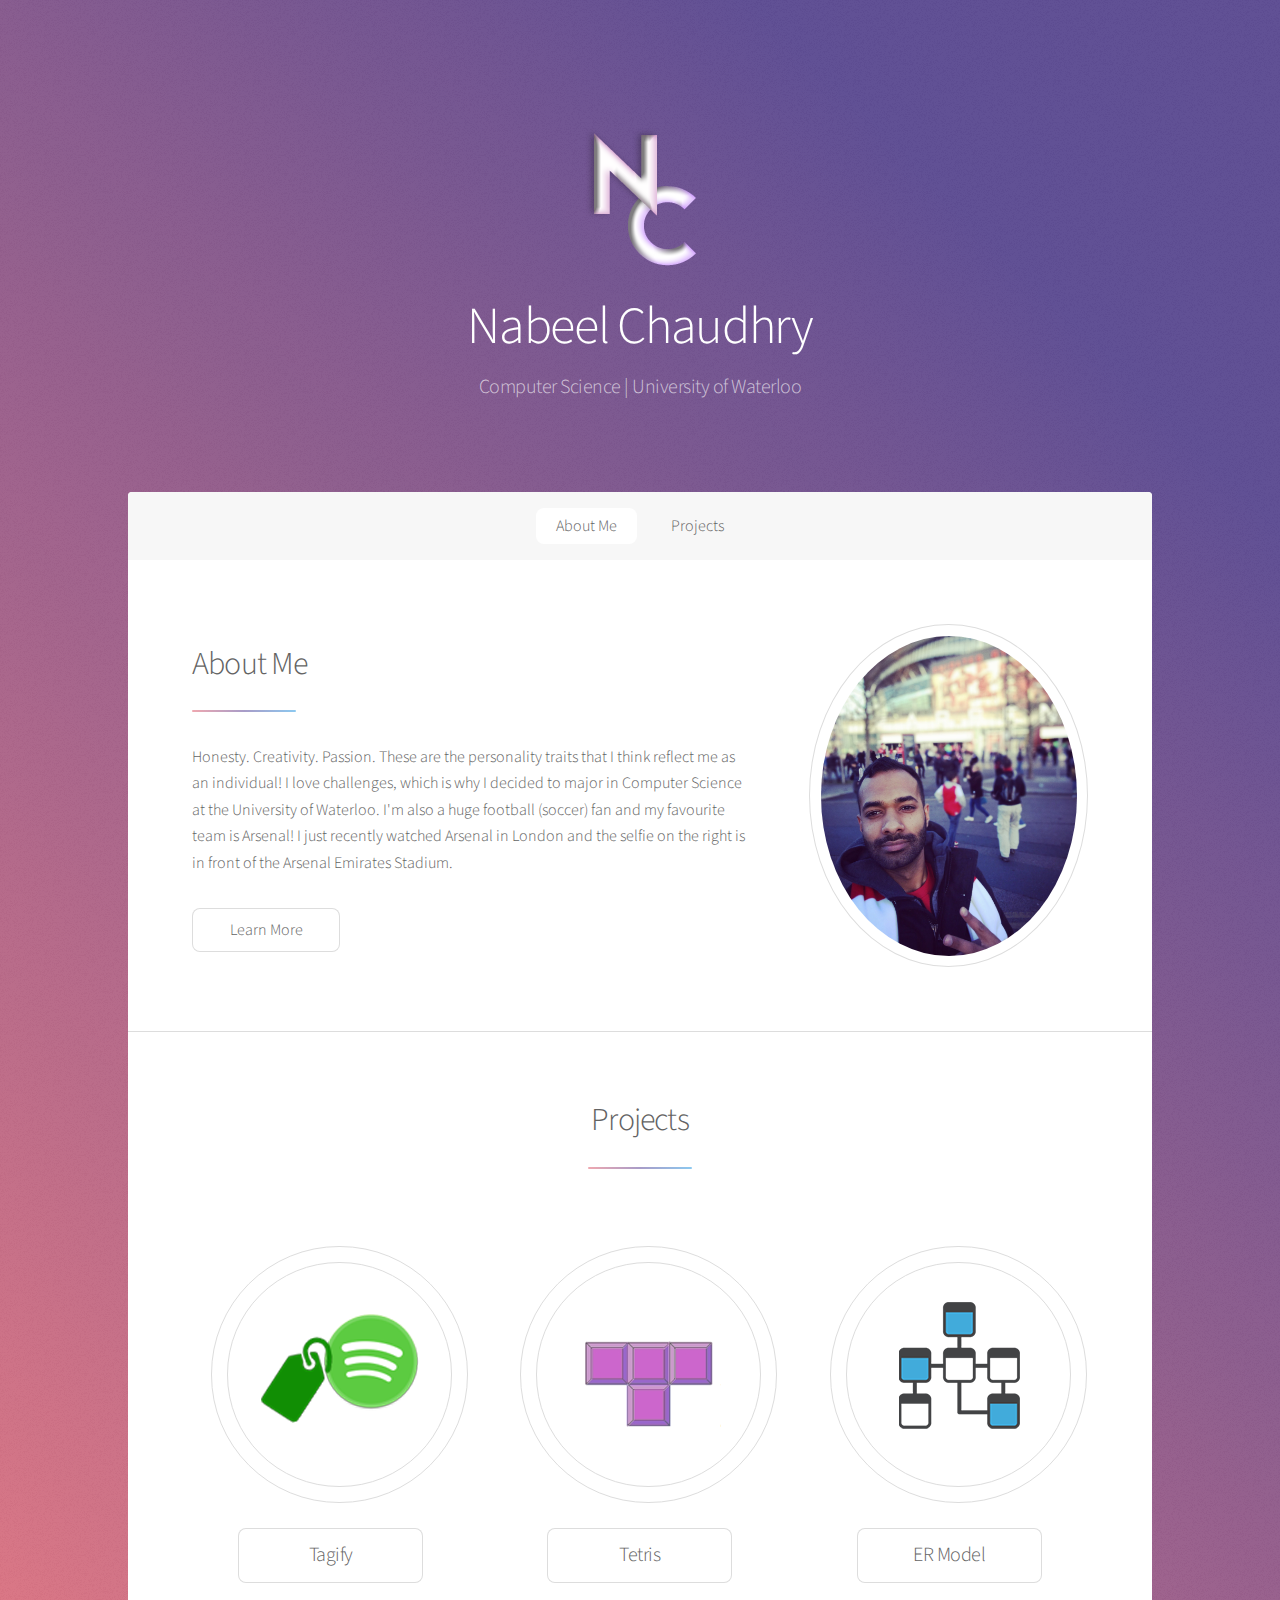
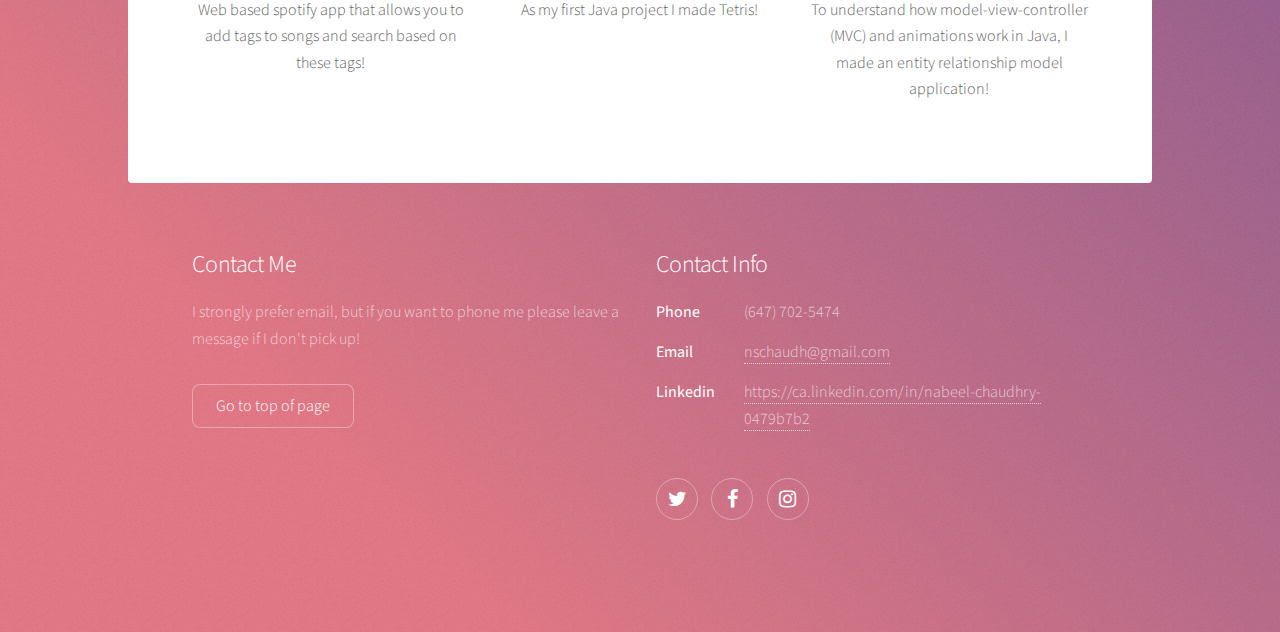
==== index.html @ d84fa0ab "changed hover effects for index.html" ====
<!DOCTYPE HTML>
<!--
	Stellar by HTML5 UP
	html5up.net | @ajlkn
	Free for personal and commercial use under the CCA 3.0 license (html5up.net/license)
-->
<html>
	<head>
		<title>Nabeel Chaudhry</title>
		<meta charset="utf-8" />
		<meta name="viewport" content="width=device-width, initial-scale=1" />
		<!--[if lte IE 8]><script src="assets/js/ie/html5shiv.js"></script><![endif]-->
		<link rel="stylesheet" href="assets/css/main.css" />
		<!--[if lte IE 9]><link rel="stylesheet" href="assets/css/ie9.css" /><![endif]-->
		<!--[if lte IE 8]><link rel="stylesheet" href="assets/css/ie8.css" /><![endif]-->
	</head>
	<body>
		<span id="top"> </span>
		<!-- Wrapper -->
			<div id="wrapper">

				<!-- Header -->
					<header id="header" class="alt">
						<span class="logo"><img src="images/NC.png" alt="" /></span>
						<h1>Nabeel Chaudhry</h1>
						<p>Computer Science | University of Waterloo</p>
					</header>

				<!-- Nav -->
					<nav id="nav">
						<ul>
							<li><a href="#intro" class="active">About Me</a></li>
							<li><a href="#first">Projects</a></li>
						</ul>
					</nav>

				<!-- Main -->
					<div id="main">

						<!-- Introduction -->
							<section id="intro" class="main">
								<div class="spotlight">
									<div class="content">
										<header class="major">
											<h2>About Me</h2>
										</header>
										<p>Honesty. Creativity. Passion. These are the personality traits that I think reflect me
										as an individual! I love challenges, which is why I decided to major in Computer Science at the
										University of Waterloo. I'm also a huge football (soccer) fan and my favourite team is Arsenal!
											I just recently watched Arsenal in London and the selfie on the right is in front of the Arsenal Emirates Stadium. </p>
										<ul class="actions">
											<li><a href="aboutme.html" class="button">Learn More</a></li>
										</ul>
									</div>
									<span class="image" id="selfie"><img src="images/Arsenal%20Selfie.jpg" alt="" /></span>
								</div>
							</section>

						<!-- First Section -->
							<section id="first" class="main special">
								<header class="major">
									<h2>Projects</h2>
								</header>
								<ul class="features">
									<li>
										<a href="tagify.html" class="tagify"> <span class="image">
											<img src="images/Tagify.png" alt="tagify logo"
												 onmouseover="this.src='images/Tagify-Glow.png';"
												 onmouseout="this.src='images/Tagify.png';"
											/>
										</span> </a>
										<a href="tagify.html" class="btn-links"> <h3 class="button">Tagify</h3> </a>
										<p>Web based spotify app that allows you to add tags to songs and search based on these tags!</p>
									</li>
									<li>
										<a href="tetris.html" class="tetris"> <span class="image">
											<img src="images/Tetris.png" alt="tagify logo"
												 onmouseover="this.src='images/Tetris-Glow.png';"
												 onmouseout="this.src='images/Tetris.png';"
											/>
										</span> </a>
										<a href="tetris.html" class="btn-links"> <h3 class="button">Tetris</h3> </a>
										<p>As my first Java project I made Tetris!</p>
									</li>
									<li>
										<a href="er-model.html" class="ER"> <span class="image">
											<img src="images/ER.png" alt="tagify logo"
												 onmouseover="this.src='images/ER-Glow.png';"
												 onmouseout="this.src='images/ER.png';"
											/>
										</span> </a>
										<a href="er-model.html" class="btn-links"> <h3 class="button">ER Model</h3> </a>
										<p>To understand how model-view-controller (MVC) and animations work in Java, I made an entity relationship model application!</p>
									</li>
								</ul>
							</section>
					</div>

				<!-- Footer -->
					<footer id="footer">
						<section>
							<h2>Contact Me</h2>
							<p>I strongly prefer email, but if you want to phone me please leave a message if I don't pick up!</p>
							<ul class="actions">
								<li><a href="#top" class="button">Go to top of page</a></li>
							</ul>
						</section>
						<section>
							<h2>Contact Info</h2>
							<dl class="alt">
								<dt>Phone</dt>
								<dd>(647) 702-5474</dd>
								<dt>Email</dt>
								<dd><a href="mailto:nschaudh@gmail.com">nschaudh@gmail.com</a></dd>
								<dt>Linkedin</dt>
								<dd><a href="https://ca.linkedin.com/in/nabeel-chaudhry-0479b7b2">https://ca.linkedin.com/in/nabeel-chaudhry-0479b7b2</a></dd>
							</dl>
							<ul class="icons">
								<li><a href="https://twitter.com/NabChaudhry" class="icon fa-twitter alt"><span class="label">Twitter</span></a></li>
								<li><a href="https://www.facebook.com/nabeel.beautiful.pakistani" class="icon fa-facebook alt"><span class="label">Facebook</span></a></li>
								<li><a href="https://www.instagram.com/nabchaudhry/" class="icon fa-instagram alt"><span class="label">Instagram</span></a></li>
							</ul>
						</section>
					</footer>

			</div>

		<!-- Scripts -->
			<script src="assets/js/jquery.min.js"></script>
			<script src="assets/js/jquery.scrollex.min.js"></script>
			<script src="assets/js/jquery.scrolly.min.js"></script>
			<script src="assets/js/skel.min.js"></script>
			<script src="assets/js/util.js"></script>
			<!--[if lte IE 8]><script src="assets/js/ie/respond.min.js"></script><![endif]-->
			<script src="assets/js/main.js"></script>

	</body>
</html>
---- assets/css/main.css ----
@import url(font-awesome.min.css);
@import "https://fonts.googleapis.com/css?family=Source+Sans+Pro:300,400";

/*
	Stellar by HTML5 UP
	html5up.net | @ajlkn
	Free for personal and commercial use under the CCA 3.0 license (html5up.net/license)
*/

/* Reset */

	html, body, div, span, applet, object, iframe, h1, h2, h3, h4, h5, h6, p, blockquote, pre, a, abbr, acronym, address, big, cite, code, del, dfn, em, img, ins, kbd, q, s, samp, small, strike, strong, sub, sup, tt, var, b, u, i, center, dl, dt, dd, ol, ul, li, fieldset, form, label, legend, table, caption, tbody, tfoot, thead, tr, th, td, article, aside, canvas, details, embed, figure, figcaption, footer, header, hgroup, menu, nav, output, ruby, section, summary, time, mark, audio, video {
		margin: 0;
		padding: 0;
		border: 0;
		font-size: 100%;
		font: inherit;
		vertical-align: baseline;
	}

	article, aside, details, figcaption, figure, footer, header, hgroup, menu, nav, section {
		display: block;
	}

	body {
		line-height: 1;
	}

	ol, ul {
		list-style: none;
	}

	blockquote, q {
		quotes: none;
	}

	blockquote:before, blockquote:after, q:before, q:after {
		content: '';
		content: none;
	}

	table {
		border-collapse: collapse;
		border-spacing: 0;
	}

	body {
		-webkit-text-size-adjust: none;
	}

/* Box Model */

	*, *:before, *:after {
		-moz-box-sizing: border-box;
		-webkit-box-sizing: border-box;
		box-sizing: border-box;
	}

/* Grid */

	.row {
		border-bottom: solid 1px transparent;
		-moz-box-sizing: border-box;
		-webkit-box-sizing: border-box;
		box-sizing: border-box;
	}

	.row > * {
		float: left;
		-moz-box-sizing: border-box;
		-webkit-box-sizing: border-box;
		box-sizing: border-box;
	}

	.row:after, .row:before {
		content: '';
		display: block;
		clear: both;
		height: 0;
	}

	.row.uniform > * > :first-child {
		margin-top: 0;
	}

	.row.uniform > * > :last-child {
		margin-bottom: 0;
	}

	.row.\30 \25 > * {
		padding: 0 0 0 0em;
	}

	.row.\30 \25 {
		margin: 0 0 -1px 0em;
	}

	.row.uniform.\30 \25 > * {
		padding: 0em 0 0 0em;
	}

	.row.uniform.\30 \25 {
		margin: 0em 0 -1px 0em;
	}

	.row > * {
		padding: 0 0 0 1.5em;
	}

	.row {
		margin: 0 0 -1px -1.5em;
	}

	.row.uniform > * {
		padding: 1.5em 0 0 1.5em;
	}

	.row.uniform {
		margin: -1.5em 0 -1px -1.5em;
	}

	.row.\32 00\25 > * {
		padding: 0 0 0 3em;
	}

	.row.\32 00\25 {
		margin: 0 0 -1px -3em;
	}

	.row.uniform.\32 00\25 > * {
		padding: 3em 0 0 3em;
	}

	.row.uniform.\32 00\25 {
		margin: -3em 0 -1px -3em;
	}

	.row.\31 50\25 > * {
		padding: 0 0 0 2.25em;
	}

	.row.\31 50\25 {
		margin: 0 0 -1px -2.25em;
	}

	.row.uniform.\31 50\25 > * {
		padding: 2.25em 0 0 2.25em;
	}

	.row.uniform.\31 50\25 {
		margin: -2.25em 0 -1px -2.25em;
	}

	.row.\35 0\25 > * {
		padding: 0 0 0 0.75em;
	}

	.row.\35 0\25 {
		margin: 0 0 -1px -0.75em;
	}

	.row.uniform.\35 0\25 > * {
		padding: 0.75em 0 0 0.75em;
	}

	.row.uniform.\35 0\25 {
		margin: -0.75em 0 -1px -0.75em;
	}

	.row.\32 5\25 > * {
		padding: 0 0 0 0.375em;
	}

	.row.\32 5\25 {
		margin: 0 0 -1px -0.375em;
	}

	.row.uniform.\32 5\25 > * {
		padding: 0.375em 0 0 0.375em;
	}

	.row.uniform.\32 5\25 {
		margin: -0.375em 0 -1px -0.375em;
	}

	.\31 2u, .\31 2u\24 {
		width: 100%;
		clear: none;
		margin-left: 0;
	}

	.\31 1u, .\31 1u\24 {
		width: 91.6666666667%;
		clear: none;
		margin-left: 0;
	}

	.\31 0u, .\31 0u\24 {
		width: 83.3333333333%;
		clear: none;
		margin-left: 0;
	}

	.\39 u, .\39 u\24 {
		width: 75%;
		clear: none;
		margin-left: 0;
	}

	.\38 u, .\38 u\24 {
		width: 66.6666666667%;
		clear: none;
		margin-left: 0;
	}

	.\37 u, .\37 u\24 {
		width: 58.3333333333%;
		clear: none;
		margin-left: 0;
	}

	.\36 u, .\36 u\24 {
		width: 50%;
		clear: none;
		margin-left: 0;
	}

	.\35 u, .\35 u\24 {
		width: 41.6666666667%;
		clear: none;
		margin-left: 0;
	}

	.\34 u, .\34 u\24 {
		width: 33.3333333333%;
		clear: none;
		margin-left: 0;
	}

	.\33 u, .\33 u\24 {
		width: 25%;
		clear: none;
		margin-left: 0;
	}

	.\32 u, .\32 u\24 {
		width: 16.6666666667%;
		clear: none;
		margin-left: 0;
	}

	.\31 u, .\31 u\24 {
		width: 8.3333333333%;
		clear: none;
		margin-left: 0;
	}

	.\31 2u\24 + *,
	.\31 1u\24 + *,
	.\31 0u\24 + *,
	.\39 u\24 + *,
	.\38 u\24 + *,
	.\37 u\24 + *,
	.\36 u\24 + *,
	.\35 u\24 + *,
	.\34 u\24 + *,
	.\33 u\24 + *,
	.\32 u\24 + *,
	.\31 u\24 + * {
		clear: left;
	}

	.\-11u {
		margin-left: 91.66667%;
	}

	.\-10u {
		margin-left: 83.33333%;
	}

	.\-9u {
		margin-left: 75%;
	}

	.\-8u {
		margin-left: 66.66667%;
	}

	.\-7u {
		margin-left: 58.33333%;
	}

	.\-6u {
		margin-left: 50%;
	}

	.\-5u {
		margin-left: 41.66667%;
	}

	.\-4u {
		margin-left: 33.33333%;
	}

	.\-3u {
		margin-left: 25%;
	}

	.\-2u {
		margin-left: 16.66667%;
	}

	.\-1u {
		margin-left: 8.33333%;
	}

	@media screen and (max-width: 1680px) {

		.row > * {
			padding: 0 0 0 1.5em;
		}

		.row {
			margin: 0 0 -1px -1.5em;
		}

		.row.uniform > * {
			padding: 1.5em 0 0 1.5em;
		}

		.row.uniform {
			margin: -1.5em 0 -1px -1.5em;
		}

		.row.\32 00\25 > * {
			padding: 0 0 0 3em;
		}

		.row.\32 00\25 {
			margin: 0 0 -1px -3em;
		}

		.row.uniform.\32 00\25 > * {
			padding: 3em 0 0 3em;
		}

		.row.uniform.\32 00\25 {
			margin: -3em 0 -1px -3em;
		}

		.row.\31 50\25 > * {
			padding: 0 0 0 2.25em;
		}

		.row.\31 50\25 {
			margin: 0 0 -1px -2.25em;
		}

		.row.uniform.\31 50\25 > * {
			padding: 2.25em 0 0 2.25em;
		}

		.row.uniform.\31 50\25 {
			margin: -2.25em 0 -1px -2.25em;
		}

		.row.\35 0\25 > * {
			padding: 0 0 0 0.75em;
		}

		.row.\35 0\25 {
			margin: 0 0 -1px -0.75em;
		}

		.row.uniform.\35 0\25 > * {
			padding: 0.75em 0 0 0.75em;
		}

		.row.uniform.\35 0\25 {
			margin: -0.75em 0 -1px -0.75em;
		}

		.row.\32 5\25 > * {
			padding: 0 0 0 0.375em;
		}

		.row.\32 5\25 {
			margin: 0 0 -1px -0.375em;
		}

		.row.uniform.\32 5\25 > * {
			padding: 0.375em 0 0 0.375em;
		}

		.row.uniform.\32 5\25 {
			margin: -0.375em 0 -1px -0.375em;
		}

		.\31 2u\28xlarge\29, .\31 2u\24\28xlarge\29 {
			width: 100%;
			clear: none;
			margin-left: 0;
		}

		.\31 1u\28xlarge\29, .\31 1u\24\28xlarge\29 {
			width: 91.6666666667%;
			clear: none;
			margin-left: 0;
		}

		.\31 0u\28xlarge\29, .\31 0u\24\28xlarge\29 {
			width: 83.3333333333%;
			clear: none;
			margin-left: 0;
		}

		.\39 u\28xlarge\29, .\39 u\24\28xlarge\29 {
			width: 75%;
			clear: none;
			margin-left: 0;
		}

		.\38 u\28xlarge\29, .\38 u\24\28xlarge\29 {
			width: 66.6666666667%;
			clear: none;
			margin-left: 0;
		}

		.\37 u\28xlarge\29, .\37 u\24\28xlarge\29 {
			width: 58.3333333333%;
			clear: none;
			margin-left: 0;
		}

		.\36 u\28xlarge\29, .\36 u\24\28xlarge\29 {
			width: 50%;
			clear: none;
			margin-left: 0;
		}

		.\35 u\28xlarge\29, .\35 u\24\28xlarge\29 {
			width: 41.6666666667%;
			clear: none;
			margin-left: 0;
		}

		.\34 u\28xlarge\29, .\34 u\24\28xlarge\29 {
			width: 33.3333333333%;
			clear: none;
			margin-left: 0;
		}

		.\33 u\28xlarge\29, .\33 u\24\28xlarge\29 {
			width: 25%;
			clear: none;
			margin-left: 0;
		}

		.\32 u\28xlarge\29, .\32 u\24\28xlarge\29 {
			width: 16.6666666667%;
			clear: none;
			margin-left: 0;
		}

		.\31 u\28xlarge\29, .\31 u\24\28xlarge\29 {
			width: 8.3333333333%;
			clear: none;
			margin-left: 0;
		}

		.\31 2u\24\28xlarge\29 + *,
		.\31 1u\24\28xlarge\29 + *,
		.\31 0u\24\28xlarge\29 + *,
		.\39 u\24\28xlarge\29 + *,
		.\38 u\24\28xlarge\29 + *,
		.\37 u\24\28xlarge\29 + *,
		.\36 u\24\28xlarge\29 + *,
		.\35 u\24\28xlarge\29 + *,
		.\34 u\24\28xlarge\29 + *,
		.\33 u\24\28xlarge\29 + *,
		.\32 u\24\28xlarge\29 + *,
		.\31 u\24\28xlarge\29 + * {
			clear: left;
		}

		.\-11u\28xlarge\29 {
			margin-left: 91.66667%;
		}

		.\-10u\28xlarge\29 {
			margin-left: 83.33333%;
		}

		.\-9u\28xlarge\29 {
			margin-left: 75%;
		}

		.\-8u\28xlarge\29 {
			margin-left: 66.66667%;
		}

		.\-7u\28xlarge\29 {
			margin-left: 58.33333%;
		}

		.\-6u\28xlarge\29 {
			margin-left: 50%;
		}

		.\-5u\28xlarge\29 {
			margin-left: 41.66667%;
		}

		.\-4u\28xlarge\29 {
			margin-left: 33.33333%;
		}

		.\-3u\28xlarge\29 {
			margin-left: 25%;
		}

		.\-2u\28xlarge\29 {
			margin-left: 16.66667%;
		}

		.\-1u\28xlarge\29 {
			margin-left: 8.33333%;
		}

	}

	@media screen and (max-width: 1280px) {

		.row > * {
			padding: 0 0 0 1.5em;
		}

		.row {
			margin: 0 0 -1px -1.5em;
		}

		.row.uniform > * {
			padding: 1.5em 0 0 1.5em;
		}

		.row.uniform {
			margin: -1.5em 0 -1px -1.5em;
		}

		.row.\32 00\25 > * {
			padding: 0 0 0 3em;
		}

		.row.\32 00\25 {
			margin: 0 0 -1px -3em;
		}

		.row.uniform.\32 00\25 > * {
			padding: 3em 0 0 3em;
		}

		.row.uniform.\32 00\25 {
			margin: -3em 0 -1px -3em;
		}

		.row.\31 50\25 > * {
			padding: 0 0 0 2.25em;
		}

		.row.\31 50\25 {
			margin: 0 0 -1px -2.25em;
		}

		.row.uniform.\31 50\25 > * {
			padding: 2.25em 0 0 2.25em;
		}

		.row.uniform.\31 50\25 {
			margin: -2.25em 0 -1px -2.25em;
		}

		.row.\35 0\25 > * {
			padding: 0 0 0 0.75em;
		}

		.row.\35 0\25 {
			margin: 0 0 -1px -0.75em;
		}

		.row.uniform.\35 0\25 > * {
			padding: 0.75em 0 0 0.75em;
		}

		.row.uniform.\35 0\25 {
			margin: -0.75em 0 -1px -0.75em;
		}

		.row.\32 5\25 > * {
			padding: 0 0 0 0.375em;
		}

		.row.\32 5\25 {
			margin: 0 0 -1px -0.375em;
		}

		.row.uniform.\32 5\25 > * {
			padding: 0.375em 0 0 0.375em;
		}

		.row.uniform.\32 5\25 {
			margin: -0.375em 0 -1px -0.375em;
		}

		.\31 2u\28large\29, .\31 2u\24\28large\29 {
			width: 100%;
			clear: none;
			margin-left: 0;
		}

		.\31 1u\28large\29, .\31 1u\24\28large\29 {
			width: 91.6666666667%;
			clear: none;
			margin-left: 0;
		}

		.\31 0u\28large\29, .\31 0u\24\28large\29 {
			width: 83.3333333333%;
			clear: none;
			margin-left: 0;
		}

		.\39 u\28large\29, .\39 u\24\28large\29 {
			width: 75%;
			clear: none;
			margin-left: 0;
		}

		.\38 u\28large\29, .\38 u\24\28large\29 {
			width: 66.6666666667%;
			clear: none;
			margin-left: 0;
		}

		.\37 u\28large\29, .\37 u\24\28large\29 {
			width: 58.3333333333%;
			clear: none;
			margin-left: 0;
		}

		.\36 u\28large\29, .\36 u\24\28large\29 {
			width: 50%;
			clear: none;
			margin-left: 0;
		}

		.\35 u\28large\29, .\35 u\24\28large\29 {
			width: 41.6666666667%;
			clear: none;
			margin-left: 0;
		}

		.\34 u\28large\29, .\34 u\24\28large\29 {
			width: 33.3333333333%;
			clear: none;
			margin-left: 0;
		}

		.\33 u\28large\29, .\33 u\24\28large\29 {
			width: 25%;
			clear: none;
			margin-left: 0;
		}

		.\32 u\28large\29, .\32 u\24\28large\29 {
			width: 16.6666666667%;
			clear: none;
			margin-left: 0;
		}

		.\31 u\28large\29, .\31 u\24\28large\29 {
			width: 8.3333333333%;
			clear: none;
			margin-left: 0;
		}

		.\31 2u\24\28large\29 + *,
		.\31 1u\24\28large\29 + *,
		.\31 0u\24\28large\29 + *,
		.\39 u\24\28large\29 + *,
		.\38 u\24\28large\29 + *,
		.\37 u\24\28large\29 + *,
		.\36 u\24\28large\29 + *,
		.\35 u\24\28large\29 + *,
		.\34 u\24\28large\29 + *,
		.\33 u\24\28large\29 + *,
		.\32 u\24\28large\29 + *,
		.\31 u\24\28large\29 + * {
			clear: left;
		}

		.\-11u\28large\29 {
			margin-left: 91.66667%;
		}

		.\-10u\28large\29 {
			margin-left: 83.33333%;
		}

		.\-9u\28large\29 {
			margin-left: 75%;
		}

		.\-8u\28large\29 {
			margin-left: 66.66667%;
		}

		.\-7u\28large\29 {
			margin-left: 58.33333%;
		}

		.\-6u\28large\29 {
			margin-left: 50%;
		}

		.\-5u\28large\29 {
			margin-left: 41.66667%;
		}

		.\-4u\28large\29 {
			margin-left: 33.33333%;
		}

		.\-3u\28large\29 {
			margin-left: 25%;
		}

		.\-2u\28large\29 {
			margin-left: 16.66667%;
		}

		.\-1u\28large\29 {
			margin-left: 8.33333%;
		}

	}

	@media screen and (max-width: 980px) {

		.row > * {
			padding: 0 0 0 1.5em;
		}

		.row {
			margin: 0 0 -1px -1.5em;
		}

		.row.uniform > * {
			padding: 1.5em 0 0 1.5em;
		}

		.row.uniform {
			margin: -1.5em 0 -1px -1.5em;
		}

		.row.\32 00\25 > * {
			padding: 0 0 0 3em;
		}

		.row.\32 00\25 {
			margin: 0 0 -1px -3em;
		}

		.row.uniform.\32 00\25 > * {
			padding: 3em 0 0 3em;
		}

		.row.uniform.\32 00\25 {
			margin: -3em 0 -1px -3em;
		}

		.row.\31 50\25 > * {
			padding: 0 0 0 2.25em;
		}

		.row.\31 50\25 {
			margin: 0 0 -1px -2.25em;
		}

		.row.uniform.\31 50\25 > * {
			padding: 2.25em 0 0 2.25em;
		}

		.row.uniform.\31 50\25 {
			margin: -2.25em 0 -1px -2.25em;
		}

		.row.\35 0\25 > * {
			padding: 0 0 0 0.75em;
		}

		.row.\35 0\25 {
			margin: 0 0 -1px -0.75em;
		}

		.row.uniform.\35 0\25 > * {
			padding: 0.75em 0 0 0.75em;
		}

		.row.uniform.\35 0\25 {
			margin: -0.75em 0 -1px -0.75em;
		}

		.row.\32 5\25 > * {
			padding: 0 0 0 0.375em;
		}

		.row.\32 5\25 {
			margin: 0 0 -1px -0.375em;
		}

		.row.uniform.\32 5\25 > * {
			padding: 0.375em 0 0 0.375em;
		}

		.row.uniform.\32 5\25 {
			margin: -0.375em 0 -1px -0.375em;
		}

		.\31 2u\28medium\29, .\31 2u\24\28medium\29 {
			width: 100%;
			clear: none;
			margin-left: 0;
		}

		.\31 1u\28medium\29, .\31 1u\24\28medium\29 {
			width: 91.6666666667%;
			clear: none;
			margin-left: 0;
		}

		.\31 0u\28medium\29, .\31 0u\24\28medium\29 {
			width: 83.3333333333%;
			clear: none;
			margin-left: 0;
		}

		.\39 u\28medium\29, .\39 u\24\28medium\29 {
			width: 75%;
			clear: none;
			margin-left: 0;
		}

		.\38 u\28medium\29, .\38 u\24\28medium\29 {
			width: 66.6666666667%;
			clear: none;
			margin-left: 0;
		}

		.\37 u\28medium\29, .\37 u\24\28medium\29 {
			width: 58.3333333333%;
			clear: none;
			margin-left: 0;
		}

		.\36 u\28medium\29, .\36 u\24\28medium\29 {
			width: 50%;
			clear: none;
			margin-left: 0;
		}

		.\35 u\28medium\29, .\35 u\24\28medium\29 {
			width: 41.6666666667%;
			clear: none;
			margin-left: 0;
		}

		.\34 u\28medium\29, .\34 u\24\28medium\29 {
			width: 33.3333333333%;
			clear: none;
			margin-left: 0;
		}

		.\33 u\28medium\29, .\33 u\24\28medium\29 {
			width: 25%;
			clear: none;
			margin-left: 0;
		}

		.\32 u\28medium\29, .\32 u\24\28medium\29 {
			width: 16.6666666667%;
			clear: none;
			margin-left: 0;
		}

		.\31 u\28medium\29, .\31 u\24\28medium\29 {
			width: 8.3333333333%;
			clear: none;
			margin-left: 0;
		}

		.\31 2u\24\28medium\29 + *,
		.\31 1u\24\28medium\29 + *,
		.\31 0u\24\28medium\29 + *,
		.\39 u\24\28medium\29 + *,
		.\38 u\24\28medium\29 + *,
		.\37 u\24\28medium\29 + *,
		.\36 u\24\28medium\29 + *,
		.\35 u\24\28medium\29 + *,
		.\34 u\24\28medium\29 + *,
		.\33 u\24\28medium\29 + *,
		.\32 u\24\28medium\29 + *,
		.\31 u\24\28medium\29 + * {
			clear: left;
		}

		.\-11u\28medium\29 {
			margin-left: 91.66667%;
		}

		.\-10u\28medium\29 {
			margin-left: 83.33333%;
		}

		.\-9u\28medium\29 {
			margin-left: 75%;
		}

		.\-8u\28medium\29 {
			margin-left: 66.66667%;
		}

		.\-7u\28medium\29 {
			margin-left: 58.33333%;
		}

		.\-6u\28medium\29 {
			margin-left: 50%;
		}

		.\-5u\28medium\29 {
			margin-left: 41.66667%;
		}

		.\-4u\28medium\29 {
			margin-left: 33.33333%;
		}

		.\-3u\28medium\29 {
			margin-left: 25%;
		}

		.\-2u\28medium\29 {
			margin-left: 16.66667%;
		}

		.\-1u\28medium\29 {
			margin-left: 8.33333%;
		}

	}

	@media screen and (max-width: 736px) {

		.row > * {
			padding: 0 0 0 1em;
		}

		.row {
			margin: 0 0 -1px -1em;
		}

		.row.uniform > * {
			padding: 1em 0 0 1em;
		}

		.row.uniform {
			margin: -1em 0 -1px -1em;
		}

		.row.\32 00\25 > * {
			padding: 0 0 0 2em;
		}

		.row.\32 00\25 {
			margin: 0 0 -1px -2em;
		}

		.row.uniform.\32 00\25 > * {
			padding: 2em 0 0 2em;
		}

		.row.uniform.\32 00\25 {
			margin: -2em 0 -1px -2em;
		}

		.row.\31 50\25 > * {
			padding: 0 0 0 1.5em;
		}

		.row.\31 50\25 {
			margin: 0 0 -1px -1.5em;
		}

		.row.uniform.\31 50\25 > * {
			padding: 1.5em 0 0 1.5em;
		}

		.row.uniform.\31 50\25 {
			margin: -1.5em 0 -1px -1.5em;
		}

		.row.\35 0\25 > * {
			padding: 0 0 0 0.5em;
		}

		.row.\35 0\25 {
			margin: 0 0 -1px -0.5em;
		}

		.row.uniform.\35 0\25 > * {
			padding: 0.5em 0 0 0.5em;
		}

		.row.uniform.\35 0\25 {
			margin: -0.5em 0 -1px -0.5em;
		}

		.row.\32 5\25 > * {
			padding: 0 0 0 0.25em;
		}

		.row.\32 5\25 {
			margin: 0 0 -1px -0.25em;
		}

		.row.uniform.\32 5\25 > * {
			padding: 0.25em 0 0 0.25em;
		}

		.row.uniform.\32 5\25 {
			margin: -0.25em 0 -1px -0.25em;
		}

		.\31 2u\28small\29, .\31 2u\24\28small\29 {
			width: 100%;
			clear: none;
			margin-left: 0;
		}

		.\31 1u\28small\29, .\31 1u\24\28small\29 {
			width: 91.6666666667%;
			clear: none;
			margin-left: 0;
		}

		.\31 0u\28small\29, .\31 0u\24\28small\29 {
			width: 83.3333333333%;
			clear: none;
			margin-left: 0;
		}

		.\39 u\28small\29, .\39 u\24\28small\29 {
			width: 75%;
			clear: none;
			margin-left: 0;
		}

		.\38 u\28small\29, .\38 u\24\28small\29 {
			width: 66.6666666667%;
			clear: none;
			margin-left: 0;
		}

		.\37 u\28small\29, .\37 u\24\28small\29 {
			width: 58.3333333333%;
			clear: none;
			margin-left: 0;
		}

		.\36 u\28small\29, .\36 u\24\28small\29 {
			width: 50%;
			clear: none;
			margin-left: 0;
		}

		.\35 u\28small\29, .\35 u\24\28small\29 {
			width: 41.6666666667%;
			clear: none;
			margin-left: 0;
		}

		.\34 u\28small\29, .\34 u\24\28small\29 {
			width: 33.3333333333%;
			clear: none;
			margin-left: 0;
		}

		.\33 u\28small\29, .\33 u\24\28small\29 {
			width: 25%;
			clear: none;
			margin-left: 0;
		}

		.\32 u\28small\29, .\32 u\24\28small\29 {
			width: 16.6666666667%;
			clear: none;
			margin-left: 0;
		}

		.\31 u\28small\29, .\31 u\24\28small\29 {
			width: 8.3333333333%;
			clear: none;
			margin-left: 0;
		}

		.\31 2u\24\28small\29 + *,
		.\31 1u\24\28small\29 + *,
		.\31 0u\24\28small\29 + *,
		.\39 u\24\28small\29 + *,
		.\38 u\24\28small\29 + *,
		.\37 u\24\28small\29 + *,
		.\36 u\24\28small\29 + *,
		.\35 u\24\28small\29 + *,
		.\34 u\24\28small\29 + *,
		.\33 u\24\28small\29 + *,
		.\32 u\24\28small\29 + *,
		.\31 u\24\28small\29 + * {
			clear: left;
		}

		.\-11u\28small\29 {
			margin-left: 91.66667%;
		}

		.\-10u\28small\29 {
			margin-left: 83.33333%;
		}

		.\-9u\28small\29 {
			margin-left: 75%;
		}

		.\-8u\28small\29 {
			margin-left: 66.66667%;
		}

		.\-7u\28small\29 {
			margin-left: 58.33333%;
		}

		.\-6u\28small\29 {
			margin-left: 50%;
		}

		.\-5u\28small\29 {
			margin-left: 41.66667%;
		}

		.\-4u\28small\29 {
			margin-left: 33.33333%;
		}

		.\-3u\28small\29 {
			margin-left: 25%;
		}

		.\-2u\28small\29 {
			margin-left: 16.66667%;
		}

		.\-1u\28small\29 {
			margin-left: 8.33333%;
		}

	}

	@media screen and (max-width: 480px) {

		.row > * {
			padding: 0 0 0 1em;
		}

		.row {
			margin: 0 0 -1px -1em;
		}

		.row.uniform > * {
			padding: 1em 0 0 1em;
		}

		.row.uniform {
			margin: -1em 0 -1px -1em;
		}

		.row.\32 00\25 > * {
			padding: 0 0 0 2em;
		}

		.row.\32 00\25 {
			margin: 0 0 -1px -2em;
		}

		.row.uniform.\32 00\25 > * {
			padding: 2em 0 0 2em;
		}

		.row.uniform.\32 00\25 {
			margin: -2em 0 -1px -2em;
		}

		.row.\31 50\25 > * {
			padding: 0 0 0 1.5em;
		}

		.row.\31 50\25 {
			margin: 0 0 -1px -1.5em;
		}

		.row.uniform.\31 50\25 > * {
			padding: 1.5em 0 0 1.5em;
		}

		.row.uniform.\31 50\25 {
			margin: -1.5em 0 -1px -1.5em;
		}

		.row.\35 0\25 > * {
			padding: 0 0 0 0.5em;
		}

		.row.\35 0\25 {
			margin: 0 0 -1px -0.5em;
		}

		.row.uniform.\35 0\25 > * {
			padding: 0.5em 0 0 0.5em;
		}

		.row.uniform.\35 0\25 {
			margin: -0.5em 0 -1px -0.5em;
		}

		.row.\32 5\25 > * {
			padding: 0 0 0 0.25em;
		}

		.row.\32 5\25 {
			margin: 0 0 -1px -0.25em;
		}

		.row.uniform.\32 5\25 > * {
			padding: 0.25em 0 0 0.25em;
		}

		.row.uniform.\32 5\25 {
			margin: -0.25em 0 -1px -0.25em;
		}

		.\31 2u\28xsmall\29, .\31 2u\24\28xsmall\29 {
			width: 100%;
			clear: none;
			margin-left: 0;
		}

		.\31 1u\28xsmall\29, .\31 1u\24\28xsmall\29 {
			width: 91.6666666667%;
			clear: none;
			margin-left: 0;
		}

		.\31 0u\28xsmall\29, .\31 0u\24\28xsmall\29 {
			width: 83.3333333333%;
			clear: none;
			margin-left: 0;
		}

		.\39 u\28xsmall\29, .\39 u\24\28xsmall\29 {
			width: 75%;
			clear: none;
			margin-left: 0;
		}

		.\38 u\28xsmall\29, .\38 u\24\28xsmall\29 {
			width: 66.6666666667%;
			clear: none;
			margin-left: 0;
		}

		.\37 u\28xsmall\29, .\37 u\24\28xsmall\29 {
			width: 58.3333333333%;
			clear: none;
			margin-left: 0;
		}

		.\36 u\28xsmall\29, .\36 u\24\28xsmall\29 {
			width: 50%;
			clear: none;
			margin-left: 0;
		}

		.\35 u\28xsmall\29, .\35 u\24\28xsmall\29 {
			width: 41.6666666667%;
			clear: none;
			margin-left: 0;
		}

		.\34 u\28xsmall\29, .\34 u\24\28xsmall\29 {
			width: 33.3333333333%;
			clear: none;
			margin-left: 0;
		}

		.\33 u\28xsmall\29, .\33 u\24\28xsmall\29 {
			width: 25%;
			clear: none;
			margin-left: 0;
		}

		.\32 u\28xsmall\29, .\32 u\24\28xsmall\29 {
			width: 16.6666666667%;
			clear: none;
			margin-left: 0;
		}

		.\31 u\28xsmall\29, .\31 u\24\28xsmall\29 {
			width: 8.3333333333%;
			clear: none;
			margin-left: 0;
		}

		.\31 2u\24\28xsmall\29 + *,
		.\31 1u\24\28xsmall\29 + *,
		.\31 0u\24\28xsmall\29 + *,
		.\39 u\24\28xsmall\29 + *,
		.\38 u\24\28xsmall\29 + *,
		.\37 u\24\28xsmall\29 + *,
		.\36 u\24\28xsmall\29 + *,
		.\35 u\24\28xsmall\29 + *,
		.\34 u\24\28xsmall\29 + *,
		.\33 u\24\28xsmall\29 + *,
		.\32 u\24\28xsmall\29 + *,
		.\31 u\24\28xsmall\29 + * {
			clear: left;
		}

		.\-11u\28xsmall\29 {
			margin-left: 91.66667%;
		}

		.\-10u\28xsmall\29 {
			margin-left: 83.33333%;
		}

		.\-9u\28xsmall\29 {
			margin-left: 75%;
		}

		.\-8u\28xsmall\29 {
			margin-left: 66.66667%;
		}

		.\-7u\28xsmall\29 {
			margin-left: 58.33333%;
		}

		.\-6u\28xsmall\29 {
			margin-left: 50%;
		}

		.\-5u\28xsmall\29 {
			margin-left: 41.66667%;
		}

		.\-4u\28xsmall\29 {
			margin-left: 33.33333%;
		}

		.\-3u\28xsmall\29 {
			margin-left: 25%;
		}

		.\-2u\28xsmall\29 {
			margin-left: 16.66667%;
		}

		.\-1u\28xsmall\29 {
			margin-left: 8.33333%;
		}

	}

	@media screen and (max-width: 360px) {

		.row > * {
			padding: 0 0 0 1em;
		}

		.row {
			margin: 0 0 -1px -1em;
		}

		.row.uniform > * {
			padding: 1em 0 0 1em;
		}

		.row.uniform {
			margin: -1em 0 -1px -1em;
		}

		.row.\32 00\25 > * {
			padding: 0 0 0 2em;
		}

		.row.\32 00\25 {
			margin: 0 0 -1px -2em;
		}

		.row.uniform.\32 00\25 > * {
			padding: 2em 0 0 2em;
		}

		.row.uniform.\32 00\25 {
			margin: -2em 0 -1px -2em;
		}

		.row.\31 50\25 > * {
			padding: 0 0 0 1.5em;
		}

		.row.\31 50\25 {
			margin: 0 0 -1px -1.5em;
		}

		.row.uniform.\31 50\25 > * {
			padding: 1.5em 0 0 1.5em;
		}

		.row.uniform.\31 50\25 {
			margin: -1.5em 0 -1px -1.5em;
		}

		.row.\35 0\25 > * {
			padding: 0 0 0 0.5em;
		}

		.row.\35 0\25 {
			margin: 0 0 -1px -0.5em;
		}

		.row.uniform.\35 0\25 > * {
			padding: 0.5em 0 0 0.5em;
		}

		.row.uniform.\35 0\25 {
			margin: -0.5em 0 -1px -0.5em;
		}

		.row.\32 5\25 > * {
			padding: 0 0 0 0.25em;
		}

		.row.\32 5\25 {
			margin: 0 0 -1px -0.25em;
		}

		.row.uniform.\32 5\25 > * {
			padding: 0.25em 0 0 0.25em;
		}

		.row.uniform.\32 5\25 {
			margin: -0.25em 0 -1px -0.25em;
		}

		.\31 2u\28xxsmall\29, .\31 2u\24\28xxsmall\29 {
			width: 100%;
			clear: none;
			margin-left: 0;
		}

		.\31 1u\28xxsmall\29, .\31 1u\24\28xxsmall\29 {
			width: 91.6666666667%;
			clear: none;
			margin-left: 0;
		}

		.\31 0u\28xxsmall\29, .\31 0u\24\28xxsmall\29 {
			width: 83.3333333333%;
			clear: none;
			margin-left: 0;
		}

		.\39 u\28xxsmall\29, .\39 u\24\28xxsmall\29 {
			width: 75%;
			clear: none;
			margin-left: 0;
		}

		.\38 u\28xxsmall\29, .\38 u\24\28xxsmall\29 {
			width: 66.6666666667%;
			clear: none;
			margin-left: 0;
		}

		.\37 u\28xxsmall\29, .\37 u\24\28xxsmall\29 {
			width: 58.3333333333%;
			clear: none;
			margin-left: 0;
		}

		.\36 u\28xxsmall\29, .\36 u\24\28xxsmall\29 {
			width: 50%;
			clear: none;
			margin-left: 0;
		}

		.\35 u\28xxsmall\29, .\35 u\24\28xxsmall\29 {
			width: 41.6666666667%;
			clear: none;
			margin-left: 0;
		}

		.\34 u\28xxsmall\29, .\34 u\24\28xxsmall\29 {
			width: 33.3333333333%;
			clear: none;
			margin-left: 0;
		}

		.\33 u\28xxsmall\29, .\33 u\24\28xxsmall\29 {
			width: 25%;
			clear: none;
			margin-left: 0;
		}

		.\32 u\28xxsmall\29, .\32 u\24\28xxsmall\29 {
			width: 16.6666666667%;
			clear: none;
			margin-left: 0;
		}

		.\31 u\28xxsmall\29, .\31 u\24\28xxsmall\29 {
			width: 8.3333333333%;
			clear: none;
			margin-left: 0;
		}

		.\31 2u\24\28xxsmall\29 + *,
		.\31 1u\24\28xxsmall\29 + *,
		.\31 0u\24\28xxsmall\29 + *,
		.\39 u\24\28xxsmall\29 + *,
		.\38 u\24\28xxsmall\29 + *,
		.\37 u\24\28xxsmall\29 + *,
		.\36 u\24\28xxsmall\29 + *,
		.\35 u\24\28xxsmall\29 + *,
		.\34 u\24\28xxsmall\29 + *,
		.\33 u\24\28xxsmall\29 + *,
		.\32 u\24\28xxsmall\29 + *,
		.\31 u\24\28xxsmall\29 + * {
			clear: left;
		}

		.\-11u\28xxsmall\29 {
			margin-left: 91.66667%;
		}

		.\-10u\28xxsmall\29 {
			margin-left: 83.33333%;
		}

		.\-9u\28xxsmall\29 {
			margin-left: 75%;
		}

		.\-8u\28xxsmall\29 {
			margin-left: 66.66667%;
		}

		.\-7u\28xxsmall\29 {
			margin-left: 58.33333%;
		}

		.\-6u\28xxsmall\29 {
			margin-left: 50%;
		}

		.\-5u\28xxsmall\29 {
			margin-left: 41.66667%;
		}

		.\-4u\28xxsmall\29 {
			margin-left: 33.33333%;
		}

		.\-3u\28xxsmall\29 {
			margin-left: 25%;
		}

		.\-2u\28xxsmall\29 {
			margin-left: 16.66667%;
		}

		.\-1u\28xxsmall\29 {
			margin-left: 8.33333%;
		}

	}

/* Basic */

	@-ms-viewport {
		width: device-width;
	}

	body {
		-ms-overflow-style: scrollbar;
	}

	@media screen and (max-width: 480px) {

		html, body {
			min-width: 320px;
		}

	}

	body {
		background-color: #935d8c;
		background-image: url("images/overlay.png"), -moz-linear-gradient(45deg, #e37682 15%, #5f4d93 85%);
		background-image: url("images/overlay.png"), -webkit-linear-gradient(45deg, #e37682 15%, #5f4d93 85%);
		background-image: url("images/overlay.png"), -ms-linear-gradient(45deg, #e37682 15%, #5f4d93 85%);
		background-image: url("images/overlay.png"), linear-gradient(45deg, #e37682 15%, #5f4d93 85%);
	}

		body.is-loading *, body.is-loading *:before, body.is-loading *:after {
			-moz-animation: none !important;
			-webkit-animation: none !important;
			-ms-animation: none !important;
			animation: none !important;
			-moz-transition: none !important;
			-webkit-transition: none !important;
			-ms-transition: none !important;
			transition: none !important;
		}

/* Type */

	body {
		background-color: #935d8c;
		color: rgba(255, 255, 255, 0.65);
	}

	body, input, select, textarea {
		font-family: "Source Sans Pro", Helvetica, sans-serif;
		font-size: 17pt;
		font-weight: 300;
		line-height: 1.65;
	}

		@media screen and (max-width: 1680px) {

			body, input, select, textarea {
				font-size: 14pt;
			}

		}

		@media screen and (max-width: 1280px) {

			body, input, select, textarea {
				font-size: 12pt;
			}

		}

		@media screen and (max-width: 360px) {

			body, input, select, textarea {
				font-size: 11pt;
			}

		}

	a {
		-moz-transition: color 0.2s ease, border-bottom 0.2s ease;
		-webkit-transition: color 0.2s ease, border-bottom 0.2s ease;
		-ms-transition: color 0.2s ease, border-bottom 0.2s ease;
		transition: color 0.2s ease, border-bottom 0.2s ease;
		text-decoration: none;
		border-bottom: dotted 1px;
		color: inherit;
	}

		a:hover {
			border-bottom-color: transparent;
		}

	strong, b {
		font-weight: 400;
	}

	em, i {
		font-style: italic;
	}

	p {
		margin: 0 0 2em 0;
	}

		p.content {
			-moz-columns: 20em 2;
			-webkit-columns: 20em 2;
			-ms-columns: 20em 2;
			columns: 20em 2;
			-moz-column-gap: 2em;
			-webkit-column-gap: 2em;
			-ms-column-gap: 2em;
			column-gap: 2em;
			text-align: justify;
		}

	h1, h2, h3, h4, h5, h6 {
		font-weight: 300;
		line-height: 1.5;
		margin: 0 0 0.7em 0;
		letter-spacing: -0.025em;
	}

		h1 a, h2 a, h3 a, h4 a, h5 a, h6 a {
			color: inherit;
			text-decoration: none;
		}

	h1 {
		font-size: 2.5em;
		line-height: 1.2;
	}

	h2 {
		font-size: 1.5em;
	}

	h3 {
		font-size: 1.25em;
	}

	h4 {
		font-size: 1.1em;
	}

	h5 {
		font-size: 0.9em;
	}

	h6 {
		font-size: 0.7em;
	}

	@media screen and (max-width: 736px) {

		h1 {
			font-size: 2em;
		}

	}

	sub {
		font-size: 0.8em;
		position: relative;
		top: 0.5em;
	}

	sup {
		font-size: 0.8em;
		position: relative;
		top: -0.5em;
	}

	blockquote {
		border-left: solid 4px;
		font-style: italic;
		margin: 0 0 2em 0;
		padding: 0.5em 0 0.5em 2em;
	}

	code {
		border-radius: 8px;
		border: solid 1px;
		font-family: "Courier New", monospace;
		font-size: 0.9em;
		margin: 0 0.25em;
		padding: 0.25em 0.65em;
	}

	pre {
		-webkit-overflow-scrolling: touch;
		font-family: "Courier New", monospace;
		font-size: 0.9em;
		margin: 0 0 2em 0;
	}

		pre code {
			display: block;
			line-height: 1.75;
			padding: 1em 1.5em;
			overflow-x: auto;
		}

	hr {
		border: 0;
		border-bottom: solid 1px;
		margin: 2em 0;
	}

		hr.major {
			margin: 3em 0;
		}

	.align-left {
		text-align: left;
	}

	.align-center {
		text-align: center;
	}

	.align-right {
		text-align: right;
	}

	input, select, textarea {
		color: #ffffff;
	}

	a:hover {
		color: #ffffff;
	}

	strong, b {
		color: #ffffff;
	}

	h1, h2, h3, h4, h5, h6 {
		color: #ffffff;
	}

	blockquote {
		border-left-color: rgba(255, 255, 255, 0.35);
	}

	code {
		background: rgba(255, 255, 255, 0.075);
		border-color: rgba(255, 255, 255, 0.35);
	}

	hr {
		border-bottom-color: rgba(255, 255, 255, 0.35);
	}

/* Box */

	.box {
		border-radius: 8px;
		border: solid;
		margin-bottom: 2em;
		padding: 1.5em;
	}

		.box > :last-child,
		.box > :last-child > :last-child,
		.box > :last-child > :last-child > :last-child {
			margin-bottom: 0;
		}

		.box.alt {
			border: 0;
			border-radius: 0;
			padding: 0;
		}

	.box {
		border-color: rgba(255, 255, 255, 0.35);
	}

/* Button */

	input[type="submit"],
	input[type="reset"],
	input[type="button"],
	button,
	.button {
		-moz-appearance: none;
		-webkit-appearance: none;
		-ms-appearance: none;
		appearance: none;
		-moz-transition: background-color 0.2s ease-in-out, color 0.2s ease-in-out;
		-webkit-transition: background-color 0.2s ease-in-out, color 0.2s ease-in-out;
		-ms-transition: background-color 0.2s ease-in-out, color 0.2s ease-in-out;
		transition: background-color 0.2s ease-in-out, color 0.2s ease-in-out;
		border-radius: 8px;
		border: 0;
		cursor: pointer;
		display: inline-block;
		font-weight: 300;
		height: 2.75em;
		line-height: 2.75em;
		min-width: 9.25em;
		padding: 0 1.5em;
		text-align: center;
		text-decoration: none;
		white-space: nowrap;
	}

		input[type="submit"].icon,
		input[type="reset"].icon,
		input[type="button"].icon,
		button.icon,
		.button.icon {
			padding-left: 1.35em;
		}

			input[type="submit"].icon:before,
			input[type="reset"].icon:before,
			input[type="button"].icon:before,
			button.icon:before,
			.button.icon:before {
				margin-right: 0.5em;
			}

		input[type="submit"].fit,
		input[type="reset"].fit,
		input[type="button"].fit,
		button.fit,
		.button.fit {
			display: block;
			margin: 0 0 1em 0;
			width: 100%;
		}

		input[type="submit"].small,
		input[type="reset"].small,
		input[type="button"].small,
		button.small,
		.button.small {
			font-size: 0.8em;
		}

		input[type="submit"].big,
		input[type="reset"].big,
		input[type="button"].big,
		button.big,
		.button.big {
			font-size: 1.35em;
		}

		input[type="submit"].disabled, input[type="submit"]:disabled,
		input[type="reset"].disabled,
		input[type="reset"]:disabled,
		input[type="button"].disabled,
		input[type="button"]:disabled,
		button.disabled,
		button:disabled,
		.button.disabled,
		.button:disabled {
			-moz-pointer-events: none;
			-webkit-pointer-events: none;
			-ms-pointer-events: none;
			pointer-events: none;
			opacity: 0.25;
		}

		@media screen and (max-width: 736px) {

			input[type="submit"],
			input[type="reset"],
			input[type="button"],
			button,
			.button {
				min-width: 0;
			}

		}

	input[type="submit"],
	input[type="reset"],
	input[type="button"],
	button,
	.button {
		background-color: transparent;
		box-shadow: inset 0 0 0 1px rgba(255, 255, 255, 0.35);
		color: #ffffff !important;
	}

		input[type="submit"]:hover,
		input[type="reset"]:hover,
		input[type="button"]:hover,
		button:hover,
		.button:hover {
			background-color: rgba(255, 255, 255, 0.075);
		}

		input[type="submit"]:active,
		input[type="reset"]:active,
		input[type="button"]:active,
		button:active,
		.button:active {
			background-color: rgba(255, 255, 255, 0.2);
		}

		input[type="submit"].icon:before,
		input[type="reset"].icon:before,
		input[type="button"].icon:before,
		button.icon:before,
		.button.icon:before {
			color: rgba(255, 255, 255, 0.5);
		}

		input[type="submit"].special,
		input[type="reset"].special,
		input[type="button"].special,
		button.special,
		.button.special {
			background-color: #8cc9f0;
			color: #ffffff !important;
			box-shadow: none;
		}

			input[type="submit"].special:hover,
			input[type="reset"].special:hover,
			input[type="button"].special:hover,
			button.special:hover,
			.button.special:hover {
				background-color: #9acff2;
			}

			input[type="submit"].special:active,
			input[type="reset"].special:active,
			input[type="button"].special:active,
			button.special:active,
			.button.special:active {
				background-color: #7ec3ee;
			}

			input[type="submit"].special.icon:before,
			input[type="reset"].special.icon:before,
			input[type="button"].special.icon:before,
			button.special.icon:before,
			.button.special.icon:before {
				color: #ffffff !important;
			}

/* Form */

	form {
		margin: 0 0 2em 0;
	}

	label {
		display: block;
		font-size: 0.9em;
		font-weight: 400;
		margin: 0 0 1em 0;
	}

	input[type="text"],
	input[type="password"],
	input[type="email"],
	select,
	textarea {
		-moz-appearance: none;
		-webkit-appearance: none;
		-ms-appearance: none;
		appearance: none;
		border-radius: 8px;
		border: solid 1px;
		color: inherit;
		display: block;
		outline: 0;
		padding: 0 1em;
		text-decoration: none;
		width: 100%;
	}

		input[type="text"]:invalid,
		input[type="password"]:invalid,
		input[type="email"]:invalid,
		select:invalid,
		textarea:invalid {
			box-shadow: none;
		}

	.select-wrapper {
		text-decoration: none;
		display: block;
		position: relative;
	}

		.select-wrapper:before {
			-moz-osx-font-smoothing: grayscale;
			-webkit-font-smoothing: antialiased;
			font-family: FontAwesome;
			font-style: normal;
			font-weight: normal;
			text-transform: none !important;
		}

		.select-wrapper:before {
			content: '\f078';
			display: block;
			height: 2.75em;
			line-height: 2.75em;
			pointer-events: none;
			position: absolute;
			right: 0;
			text-align: center;
			top: 0;
			width: 2.75em;
		}

		.select-wrapper select::-ms-expand {
			display: none;
		}

	input[type="text"],
	input[type="password"],
	input[type="email"],
	select {
		height: 2.75em;
	}

	textarea {
		padding: 0.75em 1em;
	}

	input[type="checkbox"],
	input[type="radio"] {
		-moz-appearance: none;
		-webkit-appearance: none;
		-ms-appearance: none;
		appearance: none;
		display: block;
		float: left;
		margin-right: -2em;
		opacity: 0;
		width: 1em;
		z-index: -1;
	}

		input[type="checkbox"] + label,
		input[type="radio"] + label {
			text-decoration: none;
			cursor: pointer;
			display: inline-block;
			font-size: 1em;
			font-weight: 300;
			padding-left: 2.4em;
			padding-right: 0.75em;
			position: relative;
		}

			input[type="checkbox"] + label:before,
			input[type="radio"] + label:before {
				-moz-osx-font-smoothing: grayscale;
				-webkit-font-smoothing: antialiased;
				font-family: FontAwesome;
				font-style: normal;
				font-weight: normal;
				text-transform: none !important;
			}

			input[type="checkbox"] + label:before,
			input[type="radio"] + label:before {
				border-radius: 8px;
				border: solid 1px;
				content: '';
				display: inline-block;
				height: 1.65em;
				left: 0;
				line-height: 1.58125em;
				position: absolute;
				text-align: center;
				top: 0;
				width: 1.65em;
			}

		input[type="checkbox"]:checked + label:before,
		input[type="radio"]:checked + label:before {
			content: '\f00c';
		}

	input[type="checkbox"] + label:before {
		border-radius: 8px;
	}

	input[type="radio"] + label:before {
		border-radius: 100%;
	}

	::-webkit-input-placeholder {
		opacity: 1.0;
	}

	:-moz-placeholder {
		opacity: 1.0;
	}

	::-moz-placeholder {
		opacity: 1.0;
	}

	:-ms-input-placeholder {
		opacity: 1.0;
	}

	.formerize-placeholder {
		opacity: 1.0;
	}

	label {
		color: #ffffff;
	}

	input[type="text"],
	input[type="password"],
	input[type="email"],
	select,
	textarea {
		background: rgba(255, 255, 255, 0.075);
		border-color: rgba(255, 255, 255, 0.35);
	}

		input[type="text"]:focus,
		input[type="password"]:focus,
		input[type="email"]:focus,
		select:focus,
		textarea:focus {
			border-color: #8cc9f0;
			box-shadow: 0 0 0 1px #8cc9f0;
		}

	.select-wrapper:before {
		color: rgba(255, 255, 255, 0.35);
	}

	input[type="checkbox"] + label,
	input[type="radio"] + label {
		color: rgba(255, 255, 255, 0.65);
	}

		input[type="checkbox"] + label:before,
		input[type="radio"] + label:before {
			background: rgba(255, 255, 255, 0.075);
			border-color: rgba(255, 255, 255, 0.35);
		}

	input[type="checkbox"]:checked + label:before,
	input[type="radio"]:checked + label:before {
		background-color: #ffffff;
		border-color: #ffffff;
		color: #935d8c;
	}

	input[type="checkbox"]:focus + label:before,
	input[type="radio"]:focus + label:before {
		border-color: #8cc9f0;
		box-shadow: 0 0 0 1px #8cc9f0;
	}

	::-webkit-input-placeholder {
		color: rgba(255, 255, 255, 0.5) !important;
	}

	:-moz-placeholder {
		color: rgba(255, 255, 255, 0.5) !important;
	}

	::-moz-placeholder {
		color: rgba(255, 255, 255, 0.5) !important;
	}

	:-ms-input-placeholder {
		color: rgba(255, 255, 255, 0.5) !important;
	}

	.formerize-placeholder {
		color: rgba(255, 255, 255, 0.5) !important;
	}

/* Icon */

	.icon {
		text-decoration: none;
		-moz-transition: background-color 0.2s ease-in-out, color 0.2s ease-in-out;
		-webkit-transition: background-color 0.2s ease-in-out, color 0.2s ease-in-out;
		-ms-transition: background-color 0.2s ease-in-out, color 0.2s ease-in-out;
		transition: background-color 0.2s ease-in-out, color 0.2s ease-in-out;
		border-bottom: none;
		position: relative;
	}

		.icon:before {
			-moz-osx-font-smoothing: grayscale;
			-webkit-font-smoothing: antialiased;
			font-family: FontAwesome;
			font-style: normal;
			font-weight: normal;
			text-transform: none !important;
		}

		.icon > .label {
			display: none;
		}

		.icon.major {
			border: solid 1px;
			display: inline-block;
			border-radius: 100%;
			padding: 0.65em;
			margin: 0 0 2em 0;
			cursor: default;
		}

			.icon.major:before {
				display: inline-block;
				font-size: 6.25rem;
				width: 2.25em;
				height: 2.25em;
				line-height: 2.2em;
				border-radius: 100%;
				border: solid 1px;
				text-align: center;
			}

		.icon.alt {
			display: inline-block;
			border: solid 1px;
			border-radius: 100%;
		}

			.icon.alt:before {
				display: block;
				font-size: 1.25em;
				width: 2em;
				height: 2em;
				text-align: center;
				line-height: 2em;
			}

		.icon.style1 {
			color: #efa8b0;
		}

		.icon.style2 {
			color: #c79cc8;
		}

		.icon.style3 {
			color: #a89cc8;
		}

		.icon.style4 {
			color: #9bb2e1;
		}

		.icon.style5 {
			color: #8cc9f0;
		}

		@media screen and (max-width: 1680px) {

			.icon.major:before {
				font-size: 5.5rem;
			}

		}

		@media screen and (max-width: 1280px) {

			.icon.major:before {
				font-size: 4.75rem;
			}

		}

		@media screen and (max-width: 736px) {

			.icon.major {
				margin: 0 0 1.5em 0;
				padding: 0.35em;
			}

				.icon.major:before {
					font-size: 3.5rem;
				}

		}

	.icon.major {
		border-color: rgba(255, 255, 255, 0.35);
	}

		.icon.major:before {
			border-color: rgba(255, 255, 255, 0.35);
		}

	.icon.alt {
		border-color: rgba(255, 255, 255, 0.35);
		color: #ffffff;
	}

		.icon.alt:hover {
			background-color: rgba(255, 255, 255, 0.075);
		}

		.icon.alt:active {
			background-color: rgba(255, 255, 255, 0.2);
		}

/* Image */

	.image {
		border-radius: 8px;
		border: 0;
		display: inline-block;
		position: relative;
	}

		.image img {
			border-radius: 8px;
			display: block;
		}

		.image.left, .image.right {
			max-width: 40%;
		}

			.image.left img, .image.right img {
				width: 100%;
			}

		.image.left {
			float: left;
			margin: 0 1.5em 1em 0;
			top: 0.25em;
		}

		.image.right {
			float: right;
			margin: 0 0 1em 1.5em;
			top: 0.25em;
		}

		.image.fit {
			display: block;
			margin: 0 0 2em 0;
			width: 100%;
		}

			.image.fit img {
				width: 100%;
			}

		.image.main {
			display: block;
			margin: 0 0 3em 0;
			width: 100%;
		}

			.image.main img {
				width: 100%;
			}

/* List */

	ol {
		list-style: decimal;
		margin: 0 0 2em 0;
		padding-left: 1.25em;
	}

		ol li {
			padding-left: 0.25em;
		}

	ul {
		list-style: disc;
		margin: 0 0 2em 0;
		padding-left: 1em;
	}

		ul li {
			padding-left: 0.5em;
		}

		ul.alt {
			list-style: none;
			padding-left: 0;
		}

			ul.alt li {
				border-top: solid 1px;
				padding: 0.5em 0;
			}

				ul.alt li:first-child {
					border-top: 0;
					padding-top: 0;
				}

		ul.icons {
			cursor: default;
			list-style: none;
			padding-left: 0;
		}

			ul.icons li {
				display: inline-block;
				padding: 0 0.65em 0 0;
			}

				ul.icons li:last-child {
					padding-right: 0 !important;
				}

		ul.actions {
			cursor: default;
			list-style: none;
			padding-left: 0;
		}

			ul.actions li {
				display: inline-block;
				padding: 0 1em 0 0;
				vertical-align: middle;
			}

				ul.actions li:last-child {
					padding-right: 0;
				}

			ul.actions.small li {
				padding: 0 0.5em 0 0;
			}

			ul.actions.vertical li {
				display: block;
				padding: 1em 0 0 0;
			}

				ul.actions.vertical li:first-child {
					padding-top: 0;
				}

				ul.actions.vertical li > * {
					margin-bottom: 0;
				}

			ul.actions.vertical.small li {
				padding: 0.5em 0 0 0;
			}

				ul.actions.vertical.small li:first-child {
					padding-top: 0;
				}

			ul.actions.fit {
				display: table;
				margin-left: -1em;
				padding: 0;
				table-layout: fixed;
				width: calc(100% + 1em);
			}

				ul.actions.fit li {
					display: table-cell;
					padding: 0 0 0 1em;
				}

					ul.actions.fit li > * {
						margin-bottom: 0;
					}

				ul.actions.fit.small {
					margin-left: -0.5em;
					width: calc(100% + 0.5em);
				}

					ul.actions.fit.small li {
						padding: 0 0 0 0.5em;
					}

			@media screen and (max-width: 480px) {

				ul.actions {
					margin: 0 0 2em 0;
				}

					ul.actions li {
						padding: 1em 0 0 0;
						display: block;
						text-align: center;
						width: 100%;
					}

						ul.actions li:first-child {
							padding-top: 0;
						}

						ul.actions li > * {
							width: 100%;
							margin: 0 !important;
						}

					ul.actions.small li {
						padding: 0.5em 0 0 0;
					}

						ul.actions.small li:first-child {
							padding-top: 0;
						}

			}

	dl {
		margin: 0 0 2em 0;
	}

		dl dt {
			display: block;
			font-weight: 400;
			margin: 0 0 1em 0;
		}

		dl dd {
			margin-left: 2em;
		}

		dl.alt dt {
			display: block;
			width: 3em;
			margin: 0;
			clear: left;
			float: left;
		}

		dl.alt dd {
			margin: 0 0 0.85em 5.5em;
		}

		dl.alt:after {
			content: '';
			display: block;
			clear: both;
		}

	ul.alt li {
		border-top-color: rgba(255, 255, 255, 0.35);
	}

	dl dt {
		color: #ffffff;
	}

/* Section/Article */

	section.special, article.special {
		text-align: center;
	}

	header.major {
		margin-bottom: 3em;
	}

		header.major h2 {
			font-size: 2em;
		}

			header.major h2:after {
				display: block;
				content: '';
				width: 3.25em;
				height: 2px;
				margin: 0.7em 0 1em 0;
				border-radius: 2px;
			}

				section.special header.major h2:after, article.special header.major h2:after {
					margin-left: auto;
					margin-right: auto;
				}

		header.major p {
			font-size: 1.25em;
			letter-spacing: -0.025em;
		}

		header.major.special {
			text-align: center;
		}

			header.major.special h2:after {
				margin-left: auto;
				margin-right: auto;
			}

	footer.major {
		margin-top: 3em;
	}

	@media screen and (max-width: 736px) {

		header.major {
			margin-bottom: 0;
		}

			header.major h2 {
				font-size: 1.5em;
			}

			header.major p {
				font-size: 1em;
				letter-spacing: 0;
			}

				header.major p br {
					display: none;
				}

		footer.major {
			margin-top: 0;
		}

	}

	header.major h2:after {
		background-color: rgba(255, 255, 255, 0.35);
	}

/* Table */

	.table-wrapper {
		-webkit-overflow-scrolling: touch;
		overflow-x: auto;
	}

	table {
		margin: 0 0 2em 0;
		width: 100%;
	}

		table tbody tr {
			border: solid 1px;
			border-left: 0;
			border-right: 0;
		}

		table td {
			padding: 0.75em 0.75em;
		}

		table th {
			font-size: 0.9em;
			font-weight: 400;
			padding: 0 0.75em 0.75em 0.75em;
			text-align: left;
		}

		table thead {
			border-bottom: solid 2px;
		}

		table tfoot {
			border-top: solid 2px;
		}

		table.alt {
			border-collapse: separate;
		}

			table.alt tbody tr td {
				border: solid 1px;
				border-left-width: 0;
				border-top-width: 0;
			}

				table.alt tbody tr td:first-child {
					border-left-width: 1px;
				}

			table.alt tbody tr:first-child td {
				border-top-width: 1px;
			}

			table.alt thead {
				border-bottom: 0;
			}

			table.alt tfoot {
				border-top: 0;
			}

	table tbody tr {
		border-color: rgba(255, 255, 255, 0.35);
	}

		table tbody tr:nth-child(2n + 1) {
			background-color: rgba(255, 255, 255, 0.075);
		}

	table th {
		color: #ffffff;
	}

	table thead {
		border-bottom-color: rgba(255, 255, 255, 0.35);
	}

	table tfoot {
		border-top-color: rgba(255, 255, 255, 0.35);
	}

	table.alt tbody tr td {
		border-color: rgba(255, 255, 255, 0.35);
	}

/* Features */

	.features {
		display: -moz-flex;
		display: -webkit-flex;
		display: -ms-flex;
		display: flex;
		-moz-flex-wrap: wrap;
		-webkit-flex-wrap: wrap;
		-ms-flex-wrap: wrap;
		flex-wrap: wrap;
		-moz-justify-content: center;
		-webkit-justify-content: center;
		-ms-justify-content: center;
		justify-content: center;
		width: calc(100% + 2em);
		margin: 0 0 3em -2em;
		padding: 0;
		list-style: none;
	}

		.features li {
			width: calc(33.33333% - 2em);
			margin-left: 2em;
			margin-top: 3em;
			padding: 0;
		}

			.features li:nth-child(1), .features li:nth-child(2), .features li:nth-child(3) {
				margin-top: 0;
			}

			.features li > :last-child {
				margin-bottom: 0;
			}

		@media screen and (max-width: 980px) {

			.features li {
				width: calc(50% - 2em);
			}

				.features li:nth-child(3) {
					margin-top: 3em;
				}

		}

		@media screen and (max-width: 736px) {

			.features {
				width: 100%;
				margin: 0 0 2em 0;
			}

				.features li {
					width: 100%;
					margin-left: 0;
					margin-top: 2em;
				}

					.features li:nth-child(2), .features li:nth-child(3) {
						margin-top: 2em;
					}

		}

/* Statistics */

	.statistics {
		display: -moz-flex;
		display: -webkit-flex;
		display: -ms-flex;
		display: flex;
		width: 100%;
		margin: 0 0 3em 0;
		padding: 0;
		list-style: none;
		cursor: default;
	}

		.statistics li {
			-moz-flex: 1;
			-webkit-flex: 1;
			-ms-flex: 1;
			flex: 1;
			padding: 1.5em;
			color: #ffffff;
			text-align: center;
		}

			.statistics li.style1 {
				background-color: #efa8b0;
			}

			.statistics li.style2 {
				background-color: #c79cc8;
			}

			.statistics li.style3 {
				background-color: #a89cc8;
			}

			.statistics li.style4 {
				background-color: #9bb2e1;
			}

			.statistics li.style5 {
				background-color: #8cc9f0;
			}

			.statistics li strong, .statistics li b {
				display: block;
				font-size: 2em;
				line-height: 1.1;
				color: inherit !important;
				font-weight: 300;
				letter-spacing: -0.025em;
			}

			.statistics li:first-child {
				border-top-left-radius: 8px;
				border-bottom-left-radius: 8px;
			}

			.statistics li:last-child {
				border-top-right-radius: 8px;
				border-bottom-right-radius: 8px;
			}

			.statistics li .icon {
				display: inline-block;
			}

				.statistics li .icon:before {
					font-size: 2.75rem;
					line-height: 1.3;
				}

		@media screen and (max-width: 980px) {

			.statistics li strong, .statistics li b {
				font-size: 1.5em;
			}

		}

		@media screen and (max-width: 736px) {

			.statistics {
				display: block;
				width: 20em;
				max-width: 100%;
				margin: 0 auto 2em auto;
			}

				.statistics li:first-child {
					border-bottom-left-radius: 0;
					border-top-right-radius: 8px;
				}

				.statistics li:last-child {
					border-top-right-radius: 0;
					border-bottom-left-radius: 8px;
				}

				.statistics li .icon:before {
					font-size: 3.75rem;
				}

				.statistics li strong, .statistics li b {
					font-size: 2.5em;
				}

		}

/* Spotlight */

	.spotlight {
		display: -moz-flex;
		display: -webkit-flex;
		display: -ms-flex;
		display: flex;
		-moz-align-items: center;
		-webkit-align-items: center;
		-ms-align-items: center;
		align-items: center;
		margin: 0 0 2em 0;
	}

		.spotlight .content {
			-moz-flex: 1;
			-webkit-flex: 1;
			-ms-flex: 1;
			flex: 1;
		}

			.spotlight .content > :last-child {
				margin-bottom: 0;
			}

			.spotlight .content header.major {
				margin: 0 0 2em 0;
			}

		.spotlight .image {
			display: inline-block;
			margin-left: 4em;
			padding: 0.65em;
			border-radius: 100%;
			border: solid 1px;
		}

			.spotlight .image img {
				display: block;
				border-radius: 100%;
				width: 16em;
			}

		@media screen and (max-width: 980px) {

			.spotlight {
				-moz-flex-direction: column-reverse;
				-webkit-flex-direction: column-reverse;
				-ms-flex-direction: column-reverse;
				flex-direction: column-reverse;
				text-align: center;
			}

				.spotlight .content {
					-moz-flex: 0 1 auto;
					-webkit-flex: 0 1 auto;
					-ms-flex: 0 1 auto;
					flex: 0 1 auto;
					width: 100%;
				}

					.spotlight .content header.major h2:after {
						margin-left: auto;
						margin-right: auto;
					}

				.spotlight .image {
					-moz-flex: 0 1 auto;
					-webkit-flex: 0 1 auto;
					-ms-flex: 0 1 auto;
					flex: 0 1 auto;
					margin-left: 0;
					margin-bottom: 2em;
				}

		}

		@media screen and (max-width: 736px) {

			.spotlight .image {
				padding: 0.35em;
			}

				.spotlight .image img {
					width: 12em;
				}

		}

	.spotlight .image {
		border-color: rgba(255, 255, 255, 0.35);
	}

/* Header */

	#header {
		padding: 5em 5em 1em 5em ;
		text-align: center;
	}

		#header h1 {
			margin: 0 0 0.25em 0;
		}

		#header p {
			font-size: 1.25em;
			letter-spacing: -0.025em;
		}

		#header.alt {
			padding: 7em 5em 4em 5em ;
		}

			#header.alt h1 {
				font-size: 3.25em;
			}

			#header.alt > * {
				-moz-transition: opacity 3s ease;
				-webkit-transition: opacity 3s ease;
				-ms-transition: opacity 3s ease;
				transition: opacity 3s ease;
				-moz-transition-delay: 0.5s;
				-webkit-transition-delay: 0.5s;
				-ms-transition-delay: 0.5s;
				transition-delay: 0.5s;
				opacity: 1;
			}

			#header.alt .logo {
				-moz-transition: opacity 1.25s ease, -moz-transform 0.5s ease;
				-webkit-transition: opacity 1.25s ease, -webkit-transform 0.5s ease;
				-ms-transition: opacity 1.25s ease, -ms-transform 0.5s ease;
				transition: opacity 1.25s ease, transform 0.5s ease;
				-moz-transition-delay: 0s;
				-webkit-transition-delay: 0s;
				-ms-transition-delay: 0s;
				transition-delay: 0s;
				display: block;
				margin: 0 0 0 0;
			}

				#header.alt .logo img {
					display: block;
					margin: 0 auto;
					max-width: 75%;
				}

		@media screen and (max-width: 1280px) {

			#header {
				padding: 4em 4em 0.1em 4em ;
			}

				#header.alt {
					padding: 6em 4em 3em 4em ;
				}

		}

		@media screen and (max-width: 980px) {

			#header {
				padding: 4em 3em 0.1em 3em ;
			}

				#header.alt {
					padding: 5em 3em 2em 3em ;
				}

		}

		@media screen and (max-width: 736px) {

			#header {
				padding: 3em 2em 0.1em 2em ;
			}

				#header p {
					font-size: 1em;
					letter-spacing: 0;
				}

					#header p br {
						display: none;
					}

				#header.alt {
					padding: 4em 2em 1em 2em ;
				}

					#header.alt h1 {
						font-size: 2.5em;
					}

		}

		@media screen and (max-width: 480px) {

			#header {
				padding: 3em 1.5em 0.1em 1.5em ;
			}

				#header.alt {
					padding: 4em 1.5em 1em 1.5em ;
				}

		}

		@media screen and (max-width: 360px) {

			#header {
				padding: 2.5em 1em 0.1em 1em ;
			}

				#header.alt {
					padding: 3.5em 1em 0.5em 1em ;
				}

		}

		body.is-loading #header.alt > * {
			opacity: 0;
		}

		body.is-loading #header.alt .logo {
			-moz-transform: scale(0.8) rotate(-30deg);
			-webkit-transform: scale(0.8) rotate(-30deg);
			-ms-transform: scale(0.8) rotate(-30deg);
			transform: scale(0.8) rotate(-30deg);
		}

/* Nav */

	#nav {
		-moz-transition: background-color 0.2s ease, border-top-left-radius 0.2s ease, border-top-right-radius 0.2s ease, padding 0.2s ease;
		-webkit-transition: background-color 0.2s ease, border-top-left-radius 0.2s ease, border-top-right-radius 0.2s ease, padding 0.2s ease;
		-ms-transition: background-color 0.2s ease, border-top-left-radius 0.2s ease, border-top-right-radius 0.2s ease, padding 0.2s ease;
		transition: background-color 0.2s ease, border-top-left-radius 0.2s ease, border-top-right-radius 0.2s ease, padding 0.2s ease;
		background-color: #ffffff;
		color: #636363;
		position: absolute;
		width: 64em;
		max-width: calc(100% - 4em);
		padding: 1em;
		background-color: #f7f7f7;
		border-top-left-radius: 0.25em;
		border-top-right-radius: 0.25em;
		cursor: default;
		text-align: center;
	}

		#nav input, #nav select, #nav textarea {
			color: #636363;
		}

		#nav a:hover {
			color: #636363;
		}

		#nav strong, #nav b {
			color: #636363;
		}

		#nav h1, #nav h2, #nav h3, #nav h4, #nav h5, #nav h6 {
			color: #636363;
		}

		#nav blockquote {
			border-left-color: #dddddd;
		}

		#nav code {
			background: rgba(222, 222, 222, 0.25);
			border-color: #dddddd;
		}

		#nav hr {
			border-bottom-color: #dddddd;
		}

		#nav + #main {
			padding-top: 4.25em;
		}

		#nav ul {
			margin: 0;
			padding: 0;
			list-style: none;
		}

			#nav ul li {
				-moz-transition: margin 0.2s ease;
				-webkit-transition: margin 0.2s ease;
				-ms-transition: margin 0.2s ease;
				transition: margin 0.2s ease;
				display: inline-block;
				margin: 0 0.35em;
				padding: 0;
				vertical-align: middle;
			}

				#nav ul li a {
					-moz-transition: font-size 0.2s ease;
					-webkit-transition: font-size 0.2s ease;
					-ms-transition: font-size 0.2s ease;
					transition: font-size 0.2s ease;
					display: inline-block;
					height: 2.25em;
					line-height: 2.25em;
					padding: 0 1.25em;
					border: 0;
					border-radius: 8px;
					box-shadow: inset 0 0 0 1px transparent;
				}

					#nav ul li a:hover {
						background-color: rgba(222, 222, 222, 0.25);
					}

					#nav ul li a.active {
						background-color: #ffffff;
						box-shadow: none;
					}

		#nav.alt {
			position: fixed;
			top: 0;
			padding: 0.5em 1em;
			background-color: rgba(247, 247, 247, 0.95);
			border-top-left-radius: 0;
			border-top-right-radius: 0;
			z-index: 10000;
		}

			#nav.alt ul li {
				margin: 0 0.175em;
			}

				#nav.alt ul li a {
					font-size: 0.9em;
				}

		@media screen and (max-width: 736px) {

			#nav {
				display: none;
			}

				#nav + #main {
					padding-top: 0;
				}

		}

/* Main */

	#main {
		background-color: #ffffff;
		color: #636363;
		border-radius: 0.25em;
	}

		#main input, #main select, #main textarea {
			color: #636363;
		}

		#main a:hover {
			color: #636363;
		}

		#main strong, #main b {
			color: #636363;
		}

		#main h1, #main h2, #main h3, #main h4, #main h5, #main h6 {
			color: #636363;
		}

		#main blockquote {
			border-left-color: #dddddd;
		}

		#main code {
			background: rgba(222, 222, 222, 0.25);
			border-color: #dddddd;
		}

		#main hr {
			border-bottom-color: #dddddd;
		}

		#main .box {
			border-color: #dddddd;
		}

		#main input[type="submit"],
		#main input[type="reset"],
		#main input[type="button"],
		#main button,
		#main .button {
			background-color: transparent;
			box-shadow: inset 0 0 0 1px #dddddd;
			color: #636363 !important;
		}

			#main input[type="submit"]:hover,
			#main input[type="reset"]:hover,
			#main input[type="button"]:hover,
			#main button:hover,
			#main .button:hover {
				background-color: rgba(222, 222, 222, 0.25);
			}

			#main input[type="submit"]:active,
			#main input[type="reset"]:active,
			#main input[type="button"]:active,
			#main button:active,
			#main .button:active {
				background-color: rgba(222, 222, 222, 0.5);
			}

			#main input[type="submit"].icon:before,
			#main input[type="reset"].icon:before,
			#main input[type="button"].icon:before,
			#main button.icon:before,
			#main .button.icon:before {
				color: rgba(99, 99, 99, 0.25);
			}

			#main input[type="submit"].special,
			#main input[type="reset"].special,
			#main input[type="button"].special,
			#main button.special,
			#main .button.special {
				background-color: #8cc9f0;
				color: #ffffff !important;
				box-shadow: none;
			}

				#main input[type="submit"].special:hover,
				#main input[type="reset"].special:hover,
				#main input[type="button"].special:hover,
				#main button.special:hover,
				#main .button.special:hover {
					background-color: #9acff2;
				}

				#main input[type="submit"].special:active,
				#main input[type="reset"].special:active,
				#main input[type="button"].special:active,
				#main button.special:active,
				#main .button.special:active {
					background-color: #7ec3ee;
				}

				#main input[type="submit"].special.icon:before,
				#main input[type="reset"].special.icon:before,
				#main input[type="button"].special.icon:before,
				#main button.special.icon:before,
				#main .button.special.icon:before {
					color: #ffffff !important;
				}

		#main label {
			color: #636363;
		}

		#main input[type="text"],
		#main input[type="password"],
		#main input[type="email"],
		#main select,
		#main textarea {
			background: rgba(222, 222, 222, 0.25);
			border-color: #dddddd;
		}

			#main input[type="text"]:focus,
			#main input[type="password"]:focus,
			#main input[type="email"]:focus,
			#main select:focus,
			#main textarea:focus {
				border-color: #8cc9f0;
				box-shadow: 0 0 0 1px #8cc9f0;
			}

		#main .select-wrapper:before {
			color: #dddddd;
		}

		#main input[type="checkbox"] + label,
		#main input[type="radio"] + label {
			color: #636363;
		}

			#main input[type="checkbox"] + label:before,
			#main input[type="radio"] + label:before {
				background: rgba(222, 222, 222, 0.25);
				border-color: #dddddd;
			}

		#main input[type="checkbox"]:checked + label:before,
		#main input[type="radio"]:checked + label:before {
			background-color: #636363;
			border-color: #636363;
			color: #ffffff;
		}

		#main input[type="checkbox"]:focus + label:before,
		#main input[type="radio"]:focus + label:before {
			border-color: #8cc9f0;
			box-shadow: 0 0 0 1px #8cc9f0;
		}

		#main ::-webkit-input-placeholder {
			color: rgba(99, 99, 99, 0.25) !important;
		}

		#main :-moz-placeholder {
			color: rgba(99, 99, 99, 0.25) !important;
		}

		#main ::-moz-placeholder {
			color: rgba(99, 99, 99, 0.25) !important;
		}

		#main :-ms-input-placeholder {
			color: rgba(99, 99, 99, 0.25) !important;
		}

		#main .formerize-placeholder {
			color: rgba(99, 99, 99, 0.25) !important;
		}

		#main .icon.major {
			border-color: #dddddd;
		}

			#main .icon.major:before {
				border-color: #dddddd;
			}

		#main .icon.alt {
			border-color: #dddddd;
			color: #636363;
		}

			#main .icon.alt:hover {
				background-color: rgba(222, 222, 222, 0.25);
			}

			#main .icon.alt:active {
				background-color: rgba(222, 222, 222, 0.5);
			}

		#main ul.alt li {
			border-top-color: #dddddd;
		}

		#main dl dt {
			color: #636363;
		}

		#main header.major h2:after {
			background-color: #dddddd;
			background-image: -moz-linear-gradient(90deg, #efa8b0, #a89cc8, #8cc9f0);
			background-image: -webkit-linear-gradient(90deg, #efa8b0, #a89cc8, #8cc9f0);
			background-image: -ms-linear-gradient(90deg, #efa8b0, #a89cc8, #8cc9f0);
			background-image: linear-gradient(90deg, #efa8b0, #a89cc8, #8cc9f0);
		}

		#main table tbody tr {
			border-color: #dddddd;
		}

			#main table tbody tr:nth-child(2n + 1) {
				background-color: rgba(222, 222, 222, 0.25);
			}

		#main table th {
			color: #636363;
		}

		#main table thead {
			border-bottom-color: #dddddd;
		}

		#main table tfoot {
			border-top-color: #dddddd;
		}

		#main table.alt tbody tr td {
			border-color: #dddddd;
		}

		#main .spotlight .image {
			border-color: #dddddd;
		}

		#main > .main {
			padding: 5em 5em 3em 5em ;
			border-top: solid 1px #dddddd;
		}

			#main > .main:first-child {
				border-top: 0;
			}

			#main > .main > .image.main:first-child {
				margin: -5em 0 5em -5em;
				width: calc(100% + 10em);
				border-top-right-radius: 0.25em;
				border-top-left-radius: 0.25em;
				border-bottom-right-radius: 0;
				border-bottom-left-radius: 0;
			}

				#main > .main > .image.main:first-child img {
					border-top-right-radius: 0.25em;
					border-top-left-radius: 0.25em;
					border-bottom-right-radius: 0;
					border-bottom-left-radius: 0;
				}

		@media screen and (max-width: 1280px) {

			#main > .main {
				padding: 4em 4em 2em 4em ;
			}

				#main > .main > .image.main:first-child {
					margin: -4em 0 4em -4em;
					width: calc(100% + 8em);
				}

		}

		@media screen and (max-width: 980px) {

			#main > .main {
				padding: 4em 3em 2em 3em ;
			}

				#main > .main > .image.main:first-child {
					margin: -4em 0 4em -3em;
					width: calc(100% + 6em);
				}

		}

		@media screen and (max-width: 736px) {

			#main > .main {
				padding: 3em 2em 1em 2em ;
			}

				#main > .main > .image.main:first-child {
					margin: -3em 0 2em -2em;
					width: calc(100% + 4em);
				}

		}

		@media screen and (max-width: 480px) {

			#main > .main {
				padding: 3em 1.5em 1em 1.5em ;
			}

				#main > .main > .image.main:first-child {
					margin: -3em 0 1.5em -1.5em;
					width: calc(100% + 3em);
				}

		}

		@media screen and (max-width: 360px) {

			#main {
				border-radius: 0;
			}

				#main > .main {
					padding: 2.5em 1em 0.5em 1em ;
				}

					#main > .main > .image.main:first-child {
						margin: -2.5em 0 1.5em -1em;
						width: calc(100% + 2em);
						border-radius: 0;
					}

						#main > .main > .image.main:first-child img {
							border-radius: 0;
						}

		}

/* Footer */

	#footer {
		display: -moz-flex;
		display: -webkit-flex;
		display: -ms-flex;
		display: flex;
		-moz-flex-wrap: wrap;
		-webkit-flex-wrap: wrap;
		-ms-flex-wrap: wrap;
		flex-wrap: wrap;
		padding: 5em 5em 3em 5em ;
		width: calc(100% + 2em);
		margin: 0 0 3em -2em;
	}

		#footer > * {
			width: calc(50% - 2em);
			margin-left: 2em;
		}

		#footer .copyright {
			width: 100%;
			margin: 2.5em 0 2em 0;
			font-size: 0.8em;
			text-align: center;
		}

		@media screen and (max-width: 1280px) {

			#footer {
				padding: 4em 4em 2em 4em ;
			}

		}

		@media screen and (max-width: 980px) {

			#footer {
				padding: 4em 3em 2em 3em ;
				display: block;
				margin: 0 0 3em 0;
				width: 100%;
			}

				#footer > * {
					width: 100%;
					margin-left: 0;
					margin-bottom: 3em;
				}

				#footer .copyright {
					text-align: left;
				}

		}

		@media screen and (max-width: 736px) {

			#footer {
				padding: 3em 2em 1em 2em ;
			}

		}

		@media screen and (max-width: 480px) {

			#footer {
				padding: 3em 1.5em 1em 1.5em ;
			}

		}

		@media screen and (max-width: 480px) {

			#footer {
				padding: 2.5em 1em 0.5em 1em ;
			}

		}

/* Wrapper */

	#wrapper {
		width: 64em;
		max-width: calc(100% - 4em);
		margin: 0 auto;
	}

		@media screen and (max-width: 480px) {

			#wrapper {
				max-width: calc(100% - 2em);
			}

		}

		@media screen and (max-width: 360px) {

			#wrapper {
				max-width: 100%;
			}

		}

/* HOME */

.btn-links {
	border: none;
}

a.tagify, a.tetris, a.ER {
	border: none;
}

/* ABOUT ME  */
#interview {
	width: 50%;
	height: 50%;
}

/* TAGIFY */
a.app-imgs {
	all: initial;
	outline: none;
	text-decoration: none;
	margin-right: 15px;
}

.webapp {
	width: 20%;
	height: 20%;
}

#tagify-video {
	width: 65%;
	height: 65%;
	margin-bottom: 50px;
}

#demoimgs {
	margin-bottom: 50px;
}

/* TETRIS */

#arrow {
	width: 10%;
	height: 10%;
	margin-bottom: 150px;
}

/* ER */
.er-imgs {
	width: 50%;
	height: 50%;
}

/* YOUTUBE VIDS */
.video-container {
	position: relative;
	padding-bottom: 56.25%;
	padding-top: 30px; height: 0; overflow: hidden;
}

.video-container iframe,
.video-container object,
.video-container embed {
	position: absolute;
	top: 0;
	left: 0;
	width: 100%;
	height: 100%;
}
---- assets/css/ie9.css ----
/*
	Stellar by HTML5 UP
	html5up.net | @ajlkn
	Free for personal and commercial use under the CCA 3.0 license (html5up.net/license)
*/

/* Spotlight */

	.spotlight:after {
		content: '';
		display: block;
		clear: both;
	}

	.spotlight .content {
		float: left;
		width: 60%;
	}

	.spotlight .image {
		float: left;
	}

/* Features */

	.features:after {
		content: '';
		display: block;
		clear: both;
	}

	.features li {
		float: left;
	}

/* Statistics */

	.statistics {
		display: inline-block;
		width: auto;
	}

		.statistics:after {
			content: '';
			display: block;
			clear: both;
		}

		.statistics li {
			float: left;
			padding: 1.5em 2.5em;
		}

/* Footer */

	#footer > * {
		float: left;
	}

	#footer .copyright {
		clear: both;
	}
---- assets/css/ie8.css ----
/*
	Stellar by HTML5 UP
	html5up.net | @ajlkn
	Free for personal and commercial use under the CCA 3.0 license (html5up.net/license)
*/

/* Type */

	body {
		color: #ffffff;
	}

/* Button */

	.button {
		position: relative;
		border: solid 1px !important;
	}

		.button.special {
			border: none !important;
		}

/* Icon */

	.icon.major {
		-ms-behavior: url("assets/js/ie/PIE.htc");
	}

		.icon.major:before {
			font-size: 4em;
			border: 0;
		}

/* Spotlight */

	.spotlight .image {
		position: relative;
		-ms-behavior: url("assets/js/ie/PIE.htc");
	}

		.spotlight .image img {
			position: relative;
			-ms-behavior: url("assets/js/ie/PIE.htc");
		}

/* Features */

	.features li {
		width: 29%;
	}

/* Footer */

	#footer > * {
		width: 50%;
		margin-left: 0;
	}

/* Main */

	#main > .main > .image.main:first-child {
		margin-top: 0;
		margin-left: 0;
		width: 100%;
	}
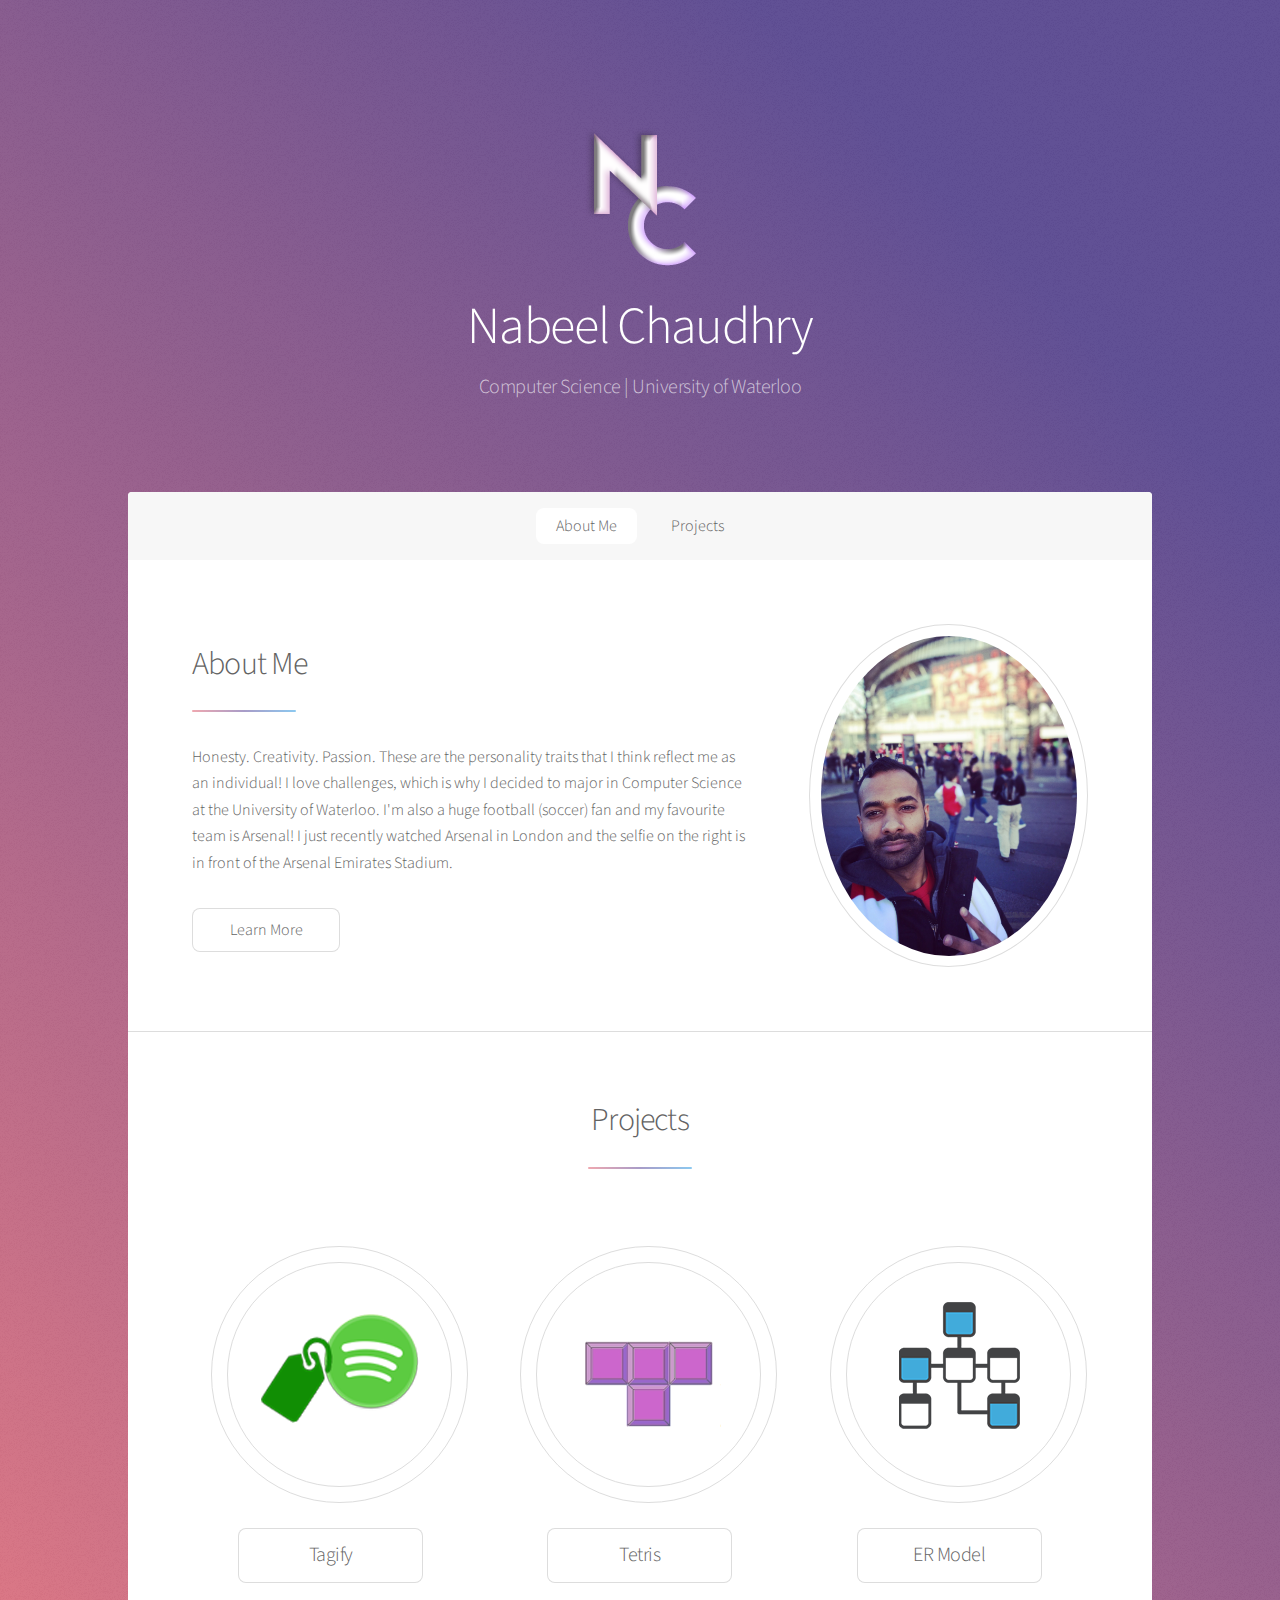
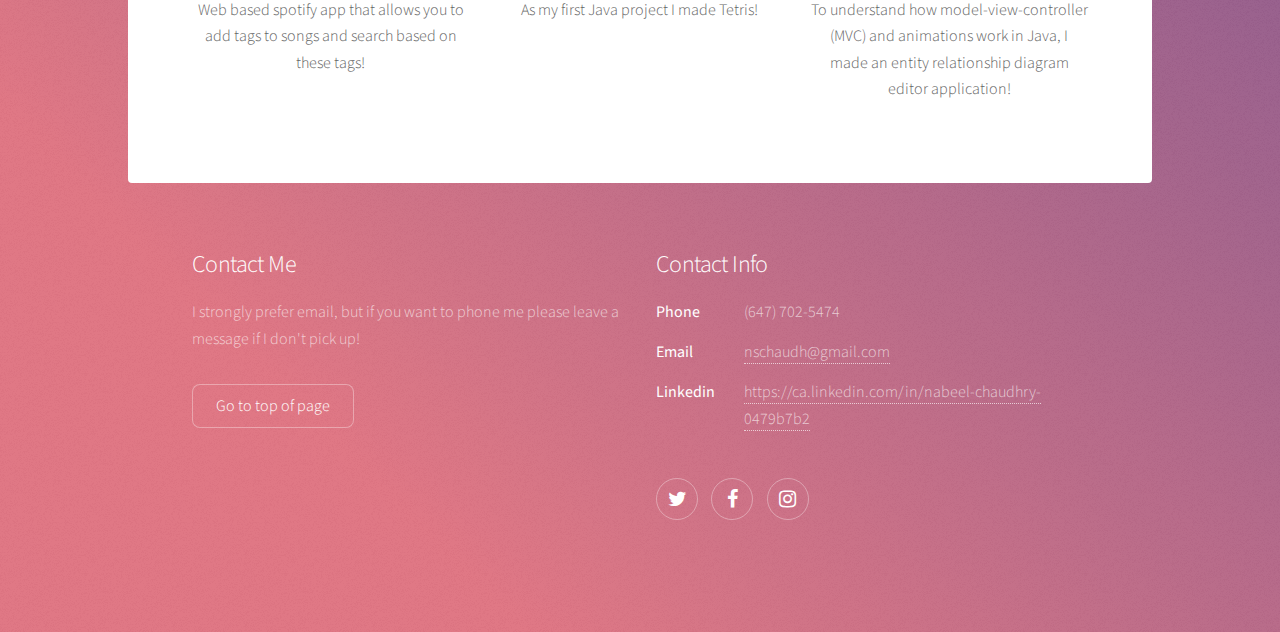
==== commit 69be7504: "ER diagram editor" ====
--- a/index.html
+++ b/index.html
@@ -90,7 +90,7 @@
 											/>
 										</span> </a>
 										<a href="er-model.html" class="btn-links"> <h3 class="button">ER Model</h3> </a>
-										<p>To understand how model-view-controller (MVC) and animations work in Java, I made an entity relationship model application!</p>
+										<p>To understand how model-view-controller (MVC) and animations work in Java, I made an entity relationship diagram editor application!</p>
 									</li>
 								</ul>
 							</section>
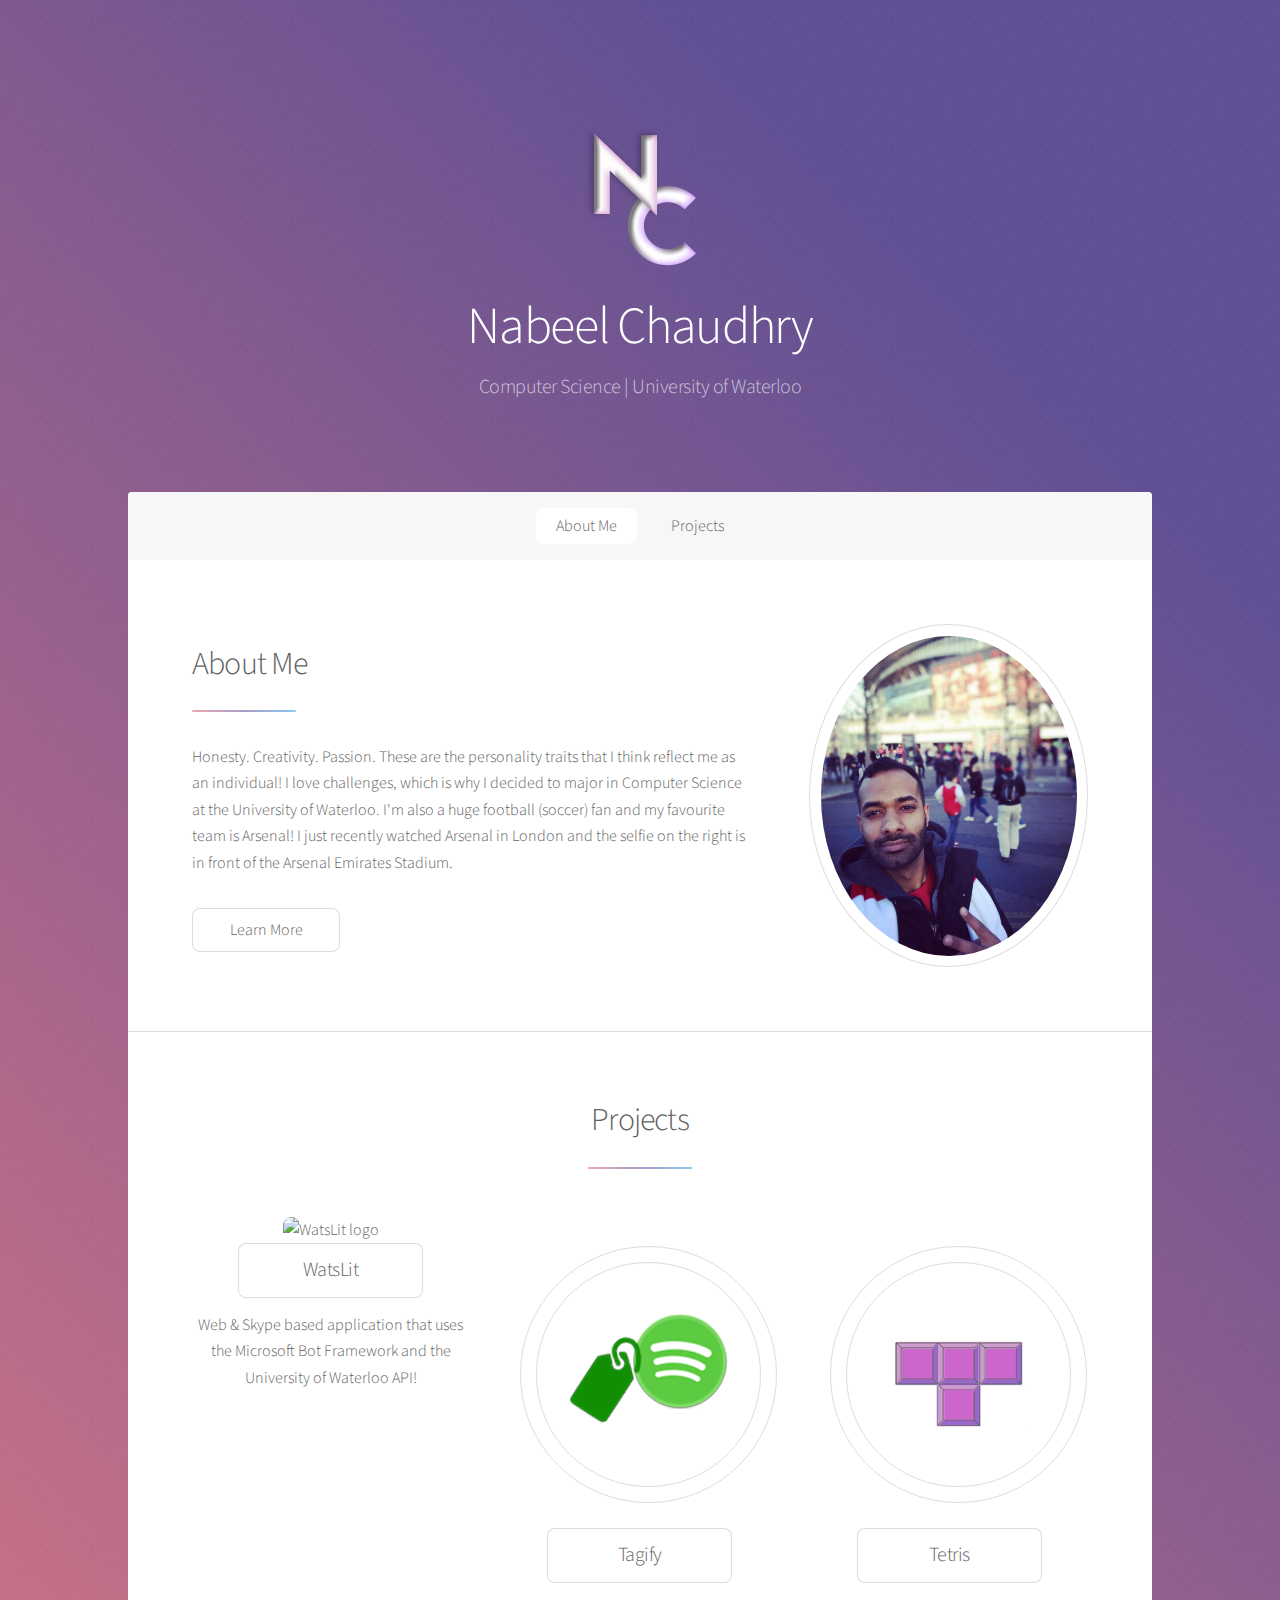
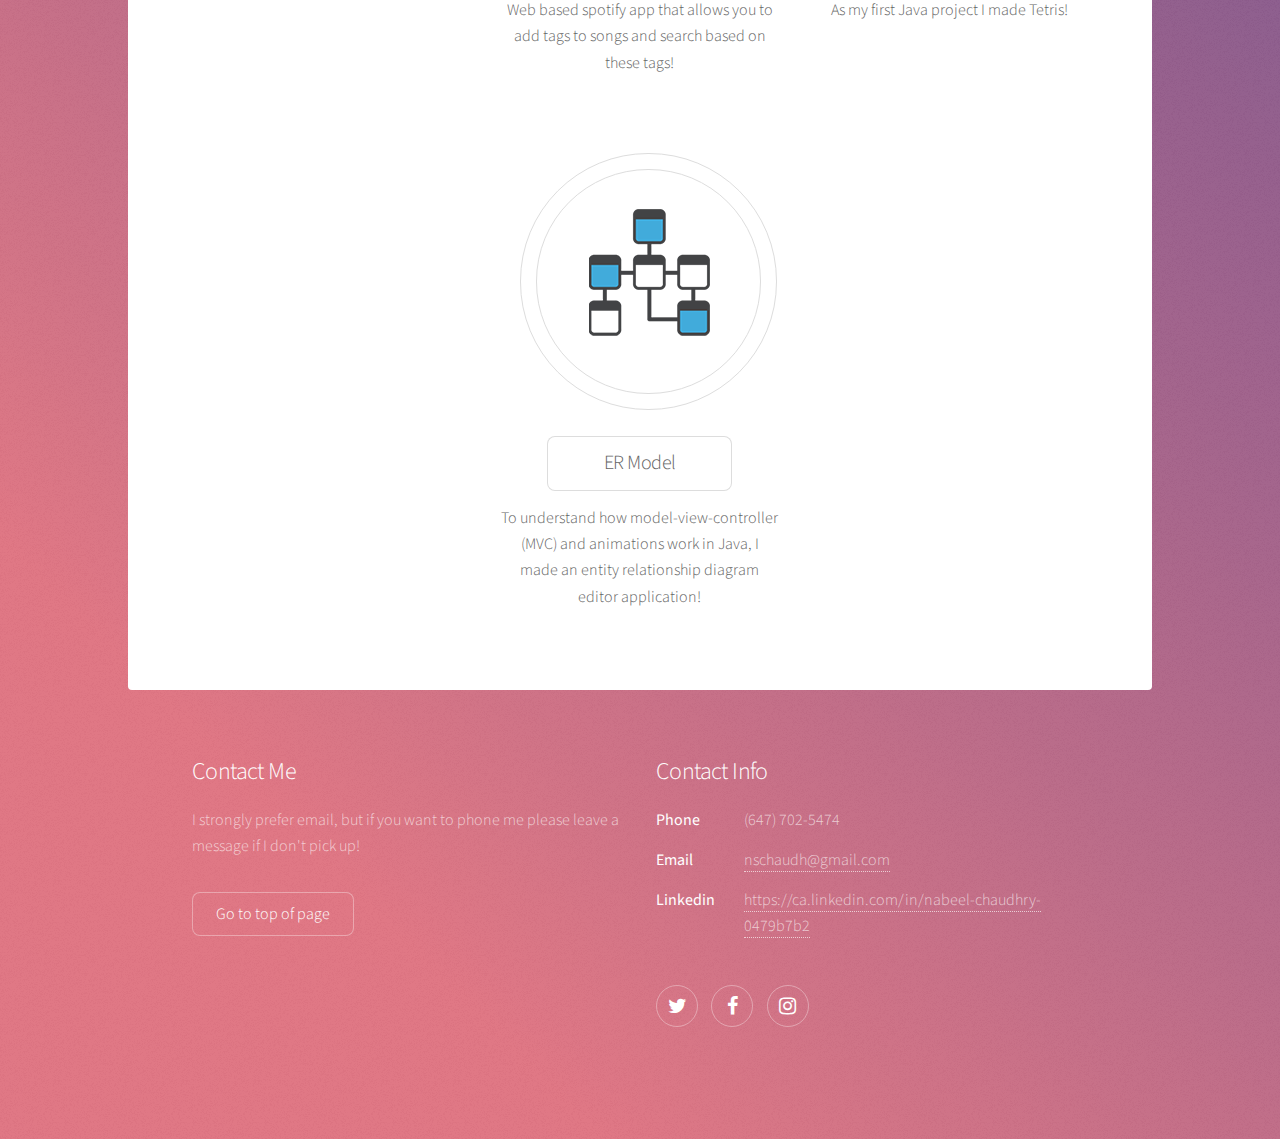
==== commit 1741ae73: "added some lit stuff" ====
--- a/index.html
+++ b/index.html
@@ -62,6 +62,16 @@
 									<h2>Projects</h2>
 								</header>
 								<ul class="features">
+									<li>
+										<a href="lit.html" class="tagify"> <span class="image">
+											<img src="images/WatsLit.png.png" alt="WatsLit logo"
+												 onmouseover="this.src='images/WatsLit-Glow.png';"
+												 onmouseout="this.src='images/WatsLit.png';"
+											/>
+										</span> </a>
+										<a href="tagify.html" class="btn-links"> <h3 class="button">WatsLit</h3> </a>
+										<p>Web & Skype based application that uses the Microsoft Bot Framework and the University of Waterloo API!</p>
+									</li>
 									<li>
 										<a href="tagify.html" class="tagify"> <span class="image">
 											<img src="images/Tagify.png" alt="tagify logo"
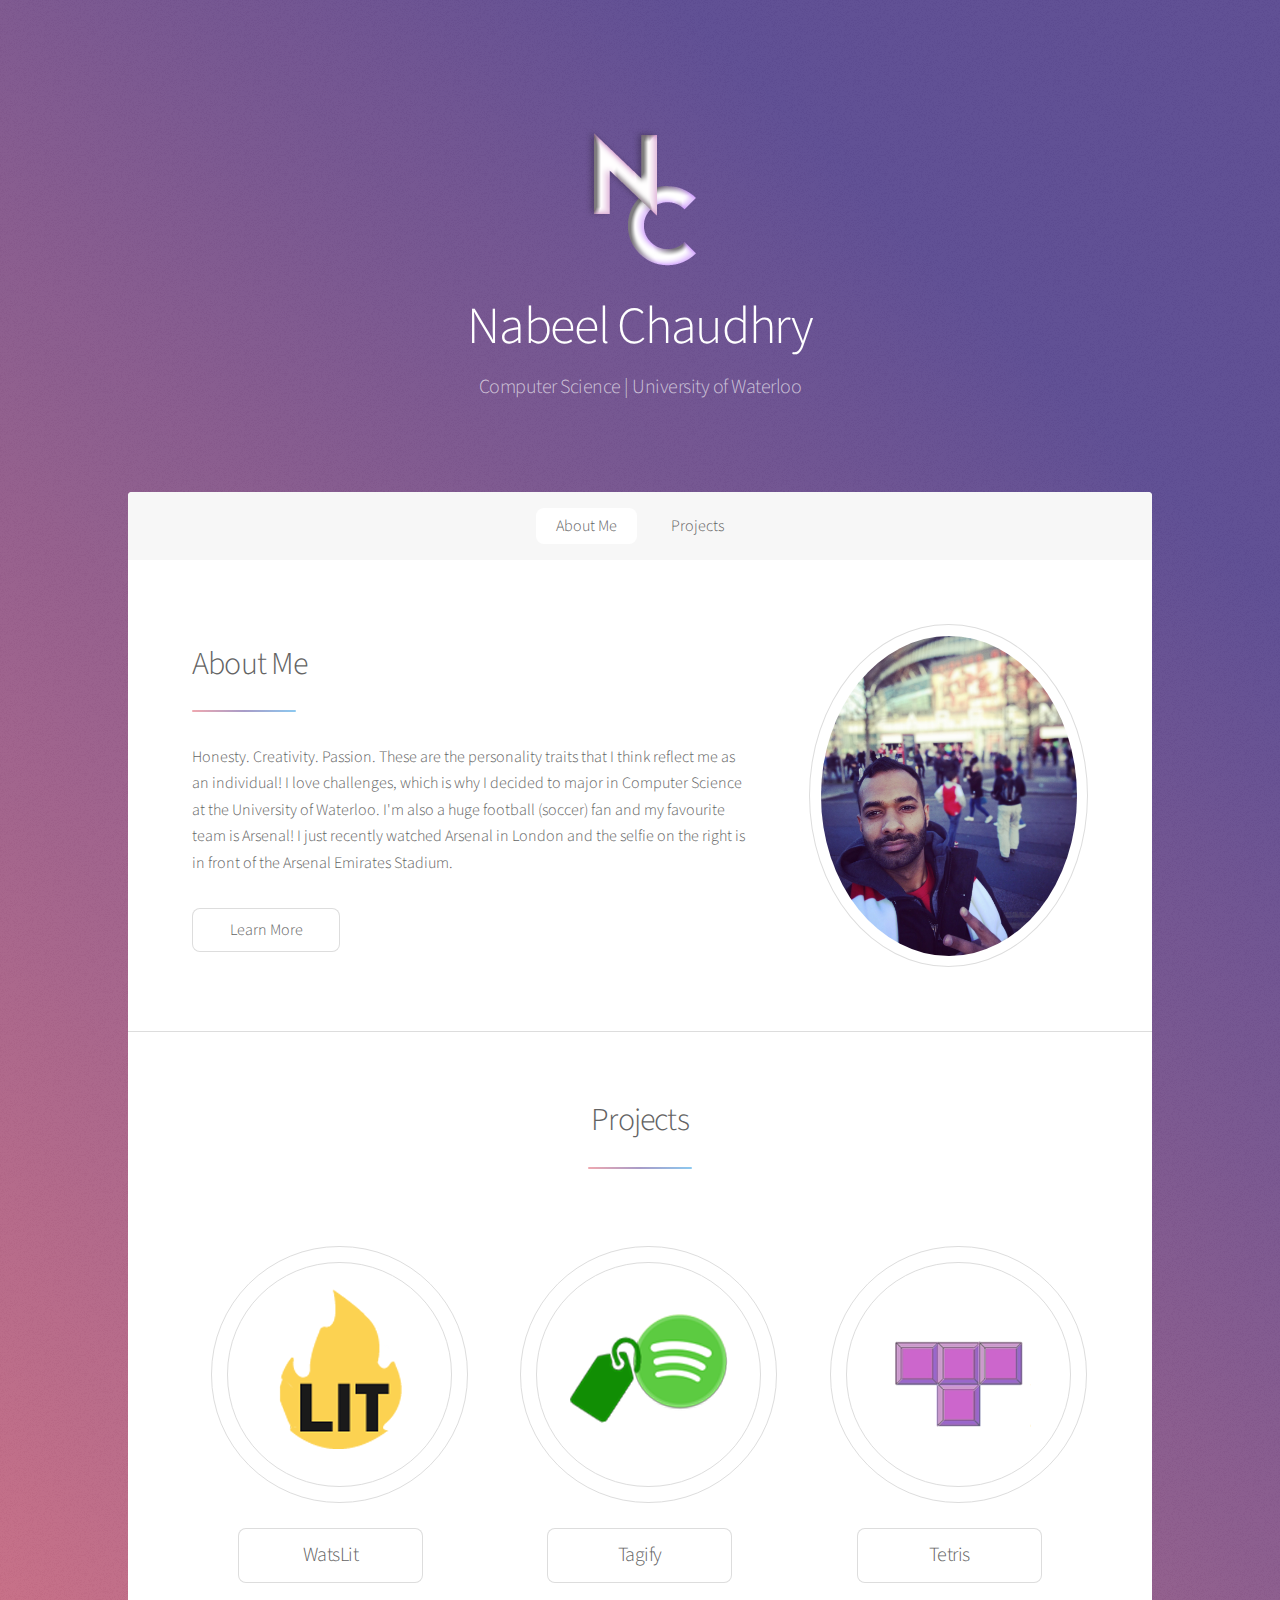
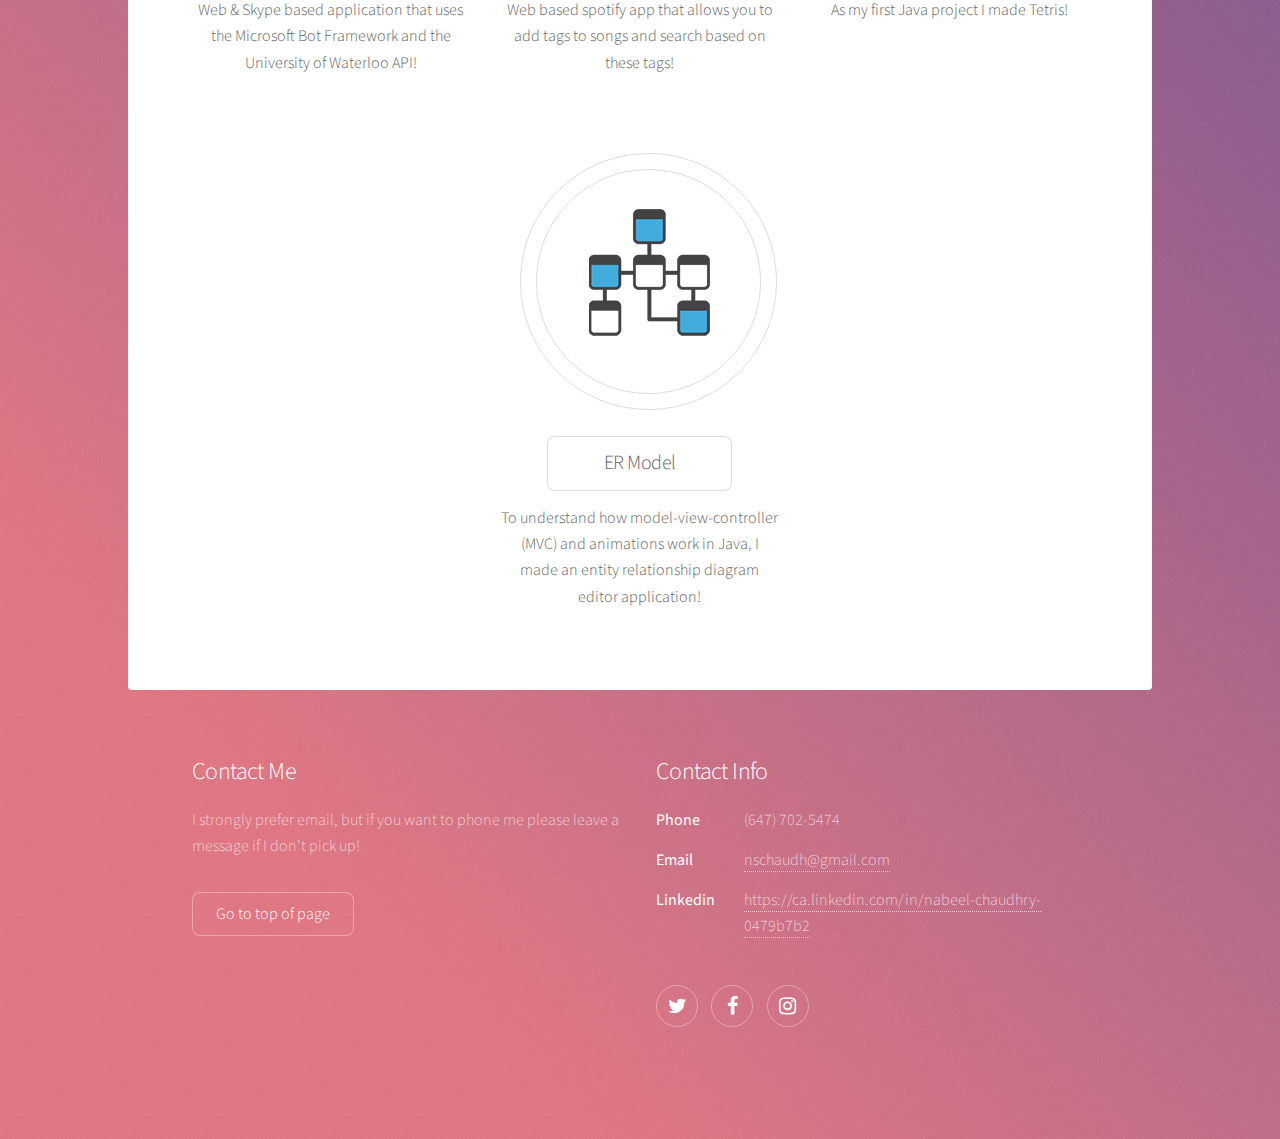
==== commit b876bf30: "fixed dumb lit mistake..." ====
--- a/index.html
+++ b/index.html
@@ -63,13 +63,13 @@
 								</header>
 								<ul class="features">
 									<li>
-										<a href="lit.html" class="tagify"> <span class="image">
-											<img src="images/WatsLit.png.png" alt="WatsLit logo"
+										<a href="lit.html" class="lit"> <span class="image">
+											<img src="images/WatsLit.png" alt="WatsLit logo"
 												 onmouseover="this.src='images/WatsLit-Glow.png';"
 												 onmouseout="this.src='images/WatsLit.png';"
 											/>
 										</span> </a>
-										<a href="tagify.html" class="btn-links"> <h3 class="button">WatsLit</h3> </a>
+										<a href="lit.html" class="btn-links"> <h3 class="button">WatsLit</h3> </a>
 										<p>Web & Skype based application that uses the Microsoft Bot Framework and the University of Waterloo API!</p>
 									</li>
 									<li>
--- a/assets/css/main.css
+++ b/assets/css/main.css
@@ -3806,7 +3806,7 @@
 	border: none;
 }
 
-a.tagify, a.tetris, a.ER {
+a.tagify, a.tetris, a.ER, a.lit {
 	border: none;
 }
 
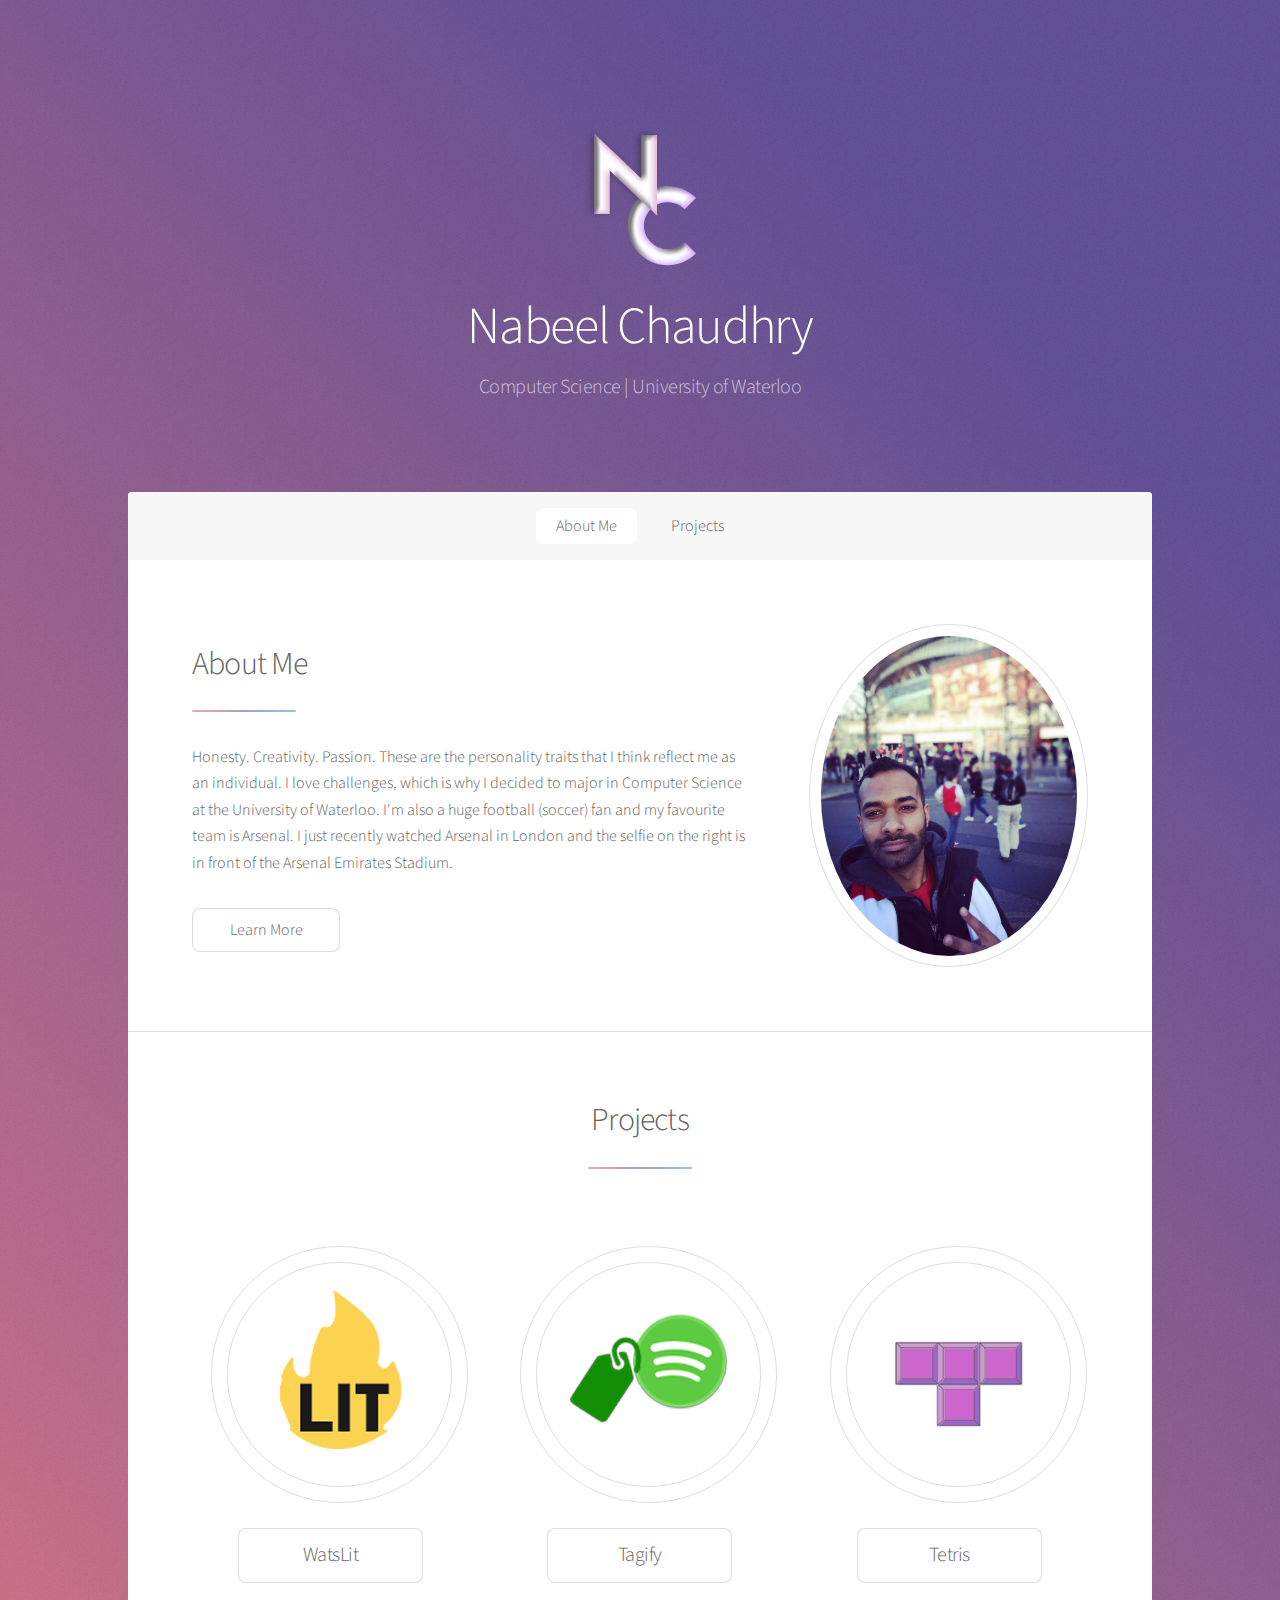
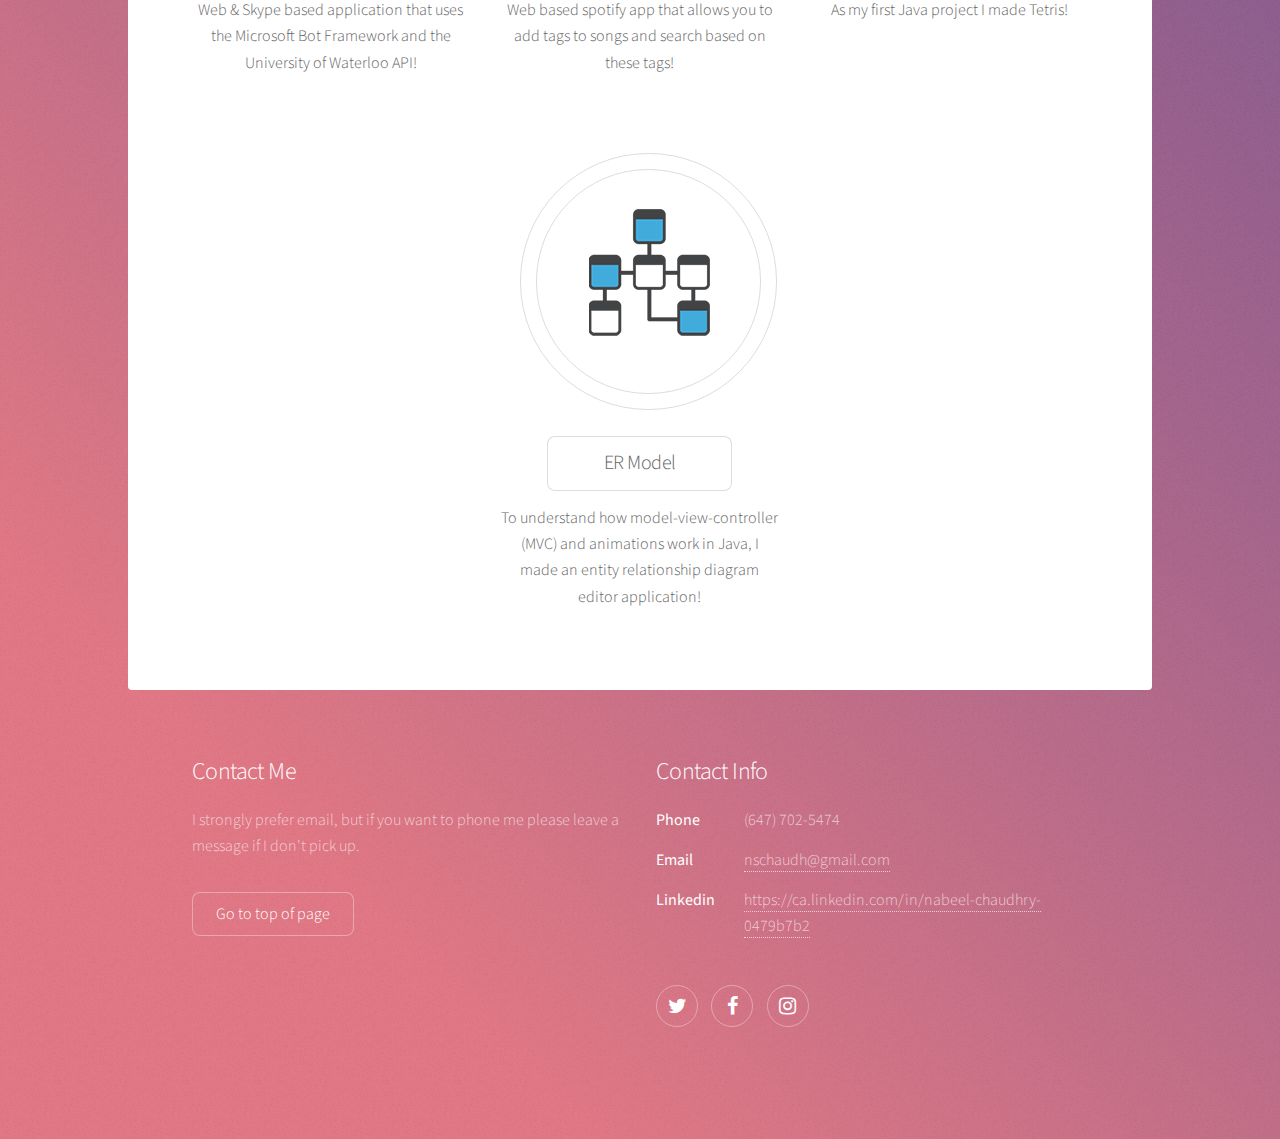
==== commit cf1015a4: "Update index.html" ====
--- a/index.html
+++ b/index.html
@@ -45,8 +45,8 @@
 											<h2>About Me</h2>
 										</header>
 										<p>Honesty. Creativity. Passion. These are the personality traits that I think reflect me
-										as an individual! I love challenges, which is why I decided to major in Computer Science at the
-										University of Waterloo. I'm also a huge football (soccer) fan and my favourite team is Arsenal!
+										as an individual. I love challenges, which is why I decided to major in Computer Science at the
+										University of Waterloo. I'm also a huge football (soccer) fan and my favourite team is Arsenal.
 											I just recently watched Arsenal in London and the selfie on the right is in front of the Arsenal Emirates Stadium. </p>
 										<ul class="actions">
 											<li><a href="aboutme.html" class="button">Learn More</a></li>
@@ -110,7 +110,7 @@
 					<footer id="footer">
 						<section>
 							<h2>Contact Me</h2>
-							<p>I strongly prefer email, but if you want to phone me please leave a message if I don't pick up!</p>
+							<p>I strongly prefer email, but if you want to phone me please leave a message if I don't pick up.</p>
 							<ul class="actions">
 								<li><a href="#top" class="button">Go to top of page</a></li>
 							</ul>
--- a/assets/css/main.css
+++ b/assets/css/main.css
@@ -3853,6 +3853,12 @@
 	height: 50%;
 }
 
+/* WATSLIT */
+.litimg {
+	width: 70%;
+	height: 70%;
+}
+
 /* YOUTUBE VIDS */
 .video-container {
 	position: relative;
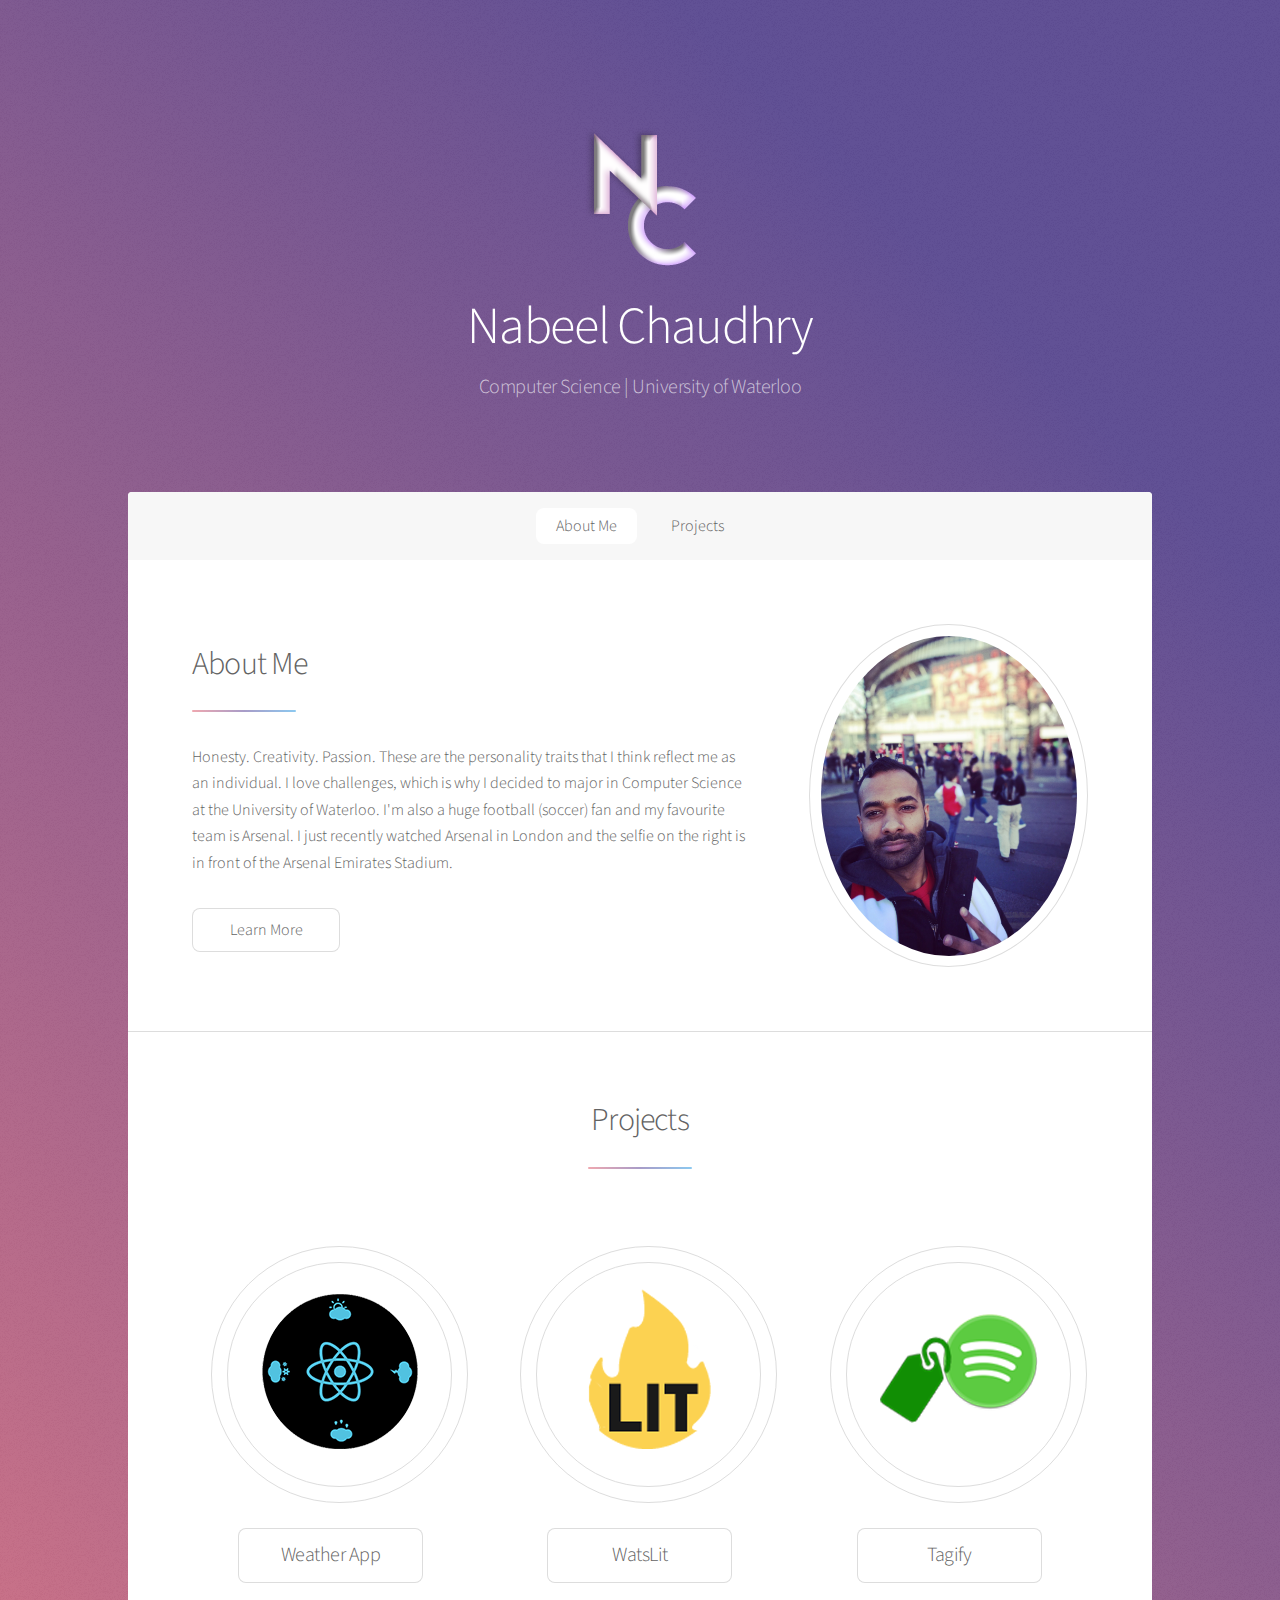
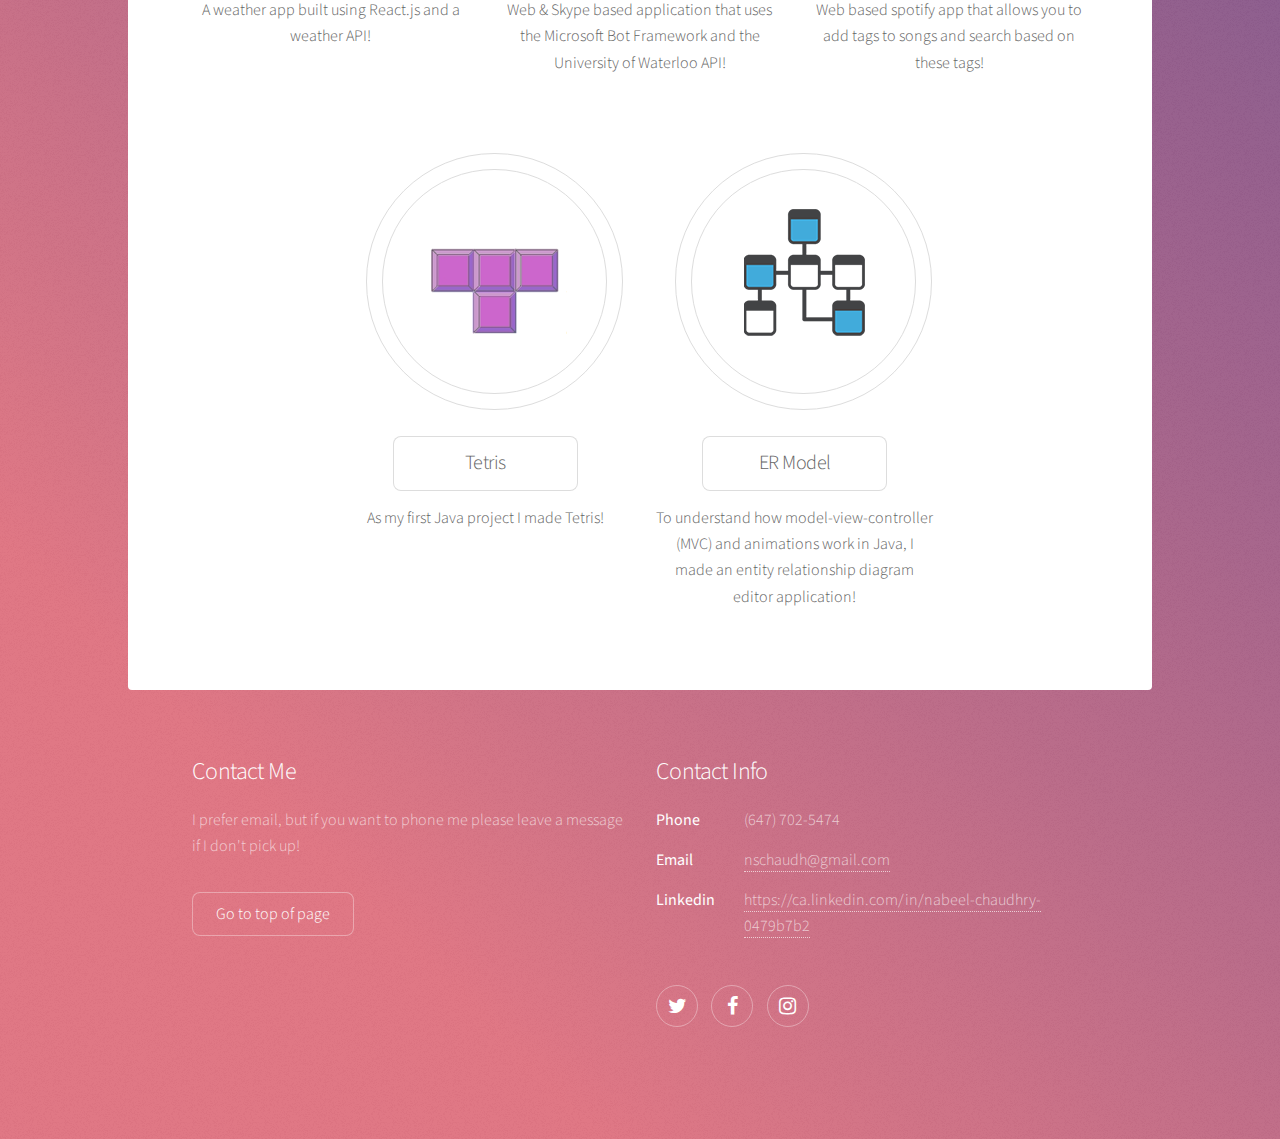
==== commit 7e1cacaa: "Update index.html" ====
--- a/index.html
+++ b/index.html
@@ -63,7 +63,17 @@
 								</header>
 								<ul class="features">
 									<li>
-										<a href="lit.html" class="lit"> <span class="image">
+										<a href="weather.html" class="lit"> <span class="image">
+											<img src="images/weather.png" alt="WatsLit logo"
+												 onmouseover="this.src='images/weather-glow.png';"
+												 onmouseout="this.src='images/weather.png';"
+											/>
+										</span> </a>
+										<a href="weather.html" class="btn-links"> <h3 class="button">Weather App</h3> </a>
+										<p>A weather app built using React.js and a weather API!</p>
+									</li>
+									<li>
+										<a href="weather.html" class="lit"> <span class="image">
 											<img src="images/WatsLit.png" alt="WatsLit logo"
 												 onmouseover="this.src='images/WatsLit-Glow.png';"
 												 onmouseout="this.src='images/WatsLit.png';"
@@ -110,7 +120,7 @@
 					<footer id="footer">
 						<section>
 							<h2>Contact Me</h2>
-							<p>I strongly prefer email, but if you want to phone me please leave a message if I don't pick up.</p>
+							<p>I prefer email, but if you want to phone me please leave a message if I don't pick up!</p>
 							<ul class="actions">
 								<li><a href="#top" class="button">Go to top of page</a></li>
 							</ul>
--- a/assets/css/main.css
+++ b/assets/css/main.css
@@ -3859,6 +3859,23 @@
 	height: 70%;
 }
 
+/* WEATHER */
+.blue {
+	color: #54c1de;
+}
+
+.weather {
+	width: 70%;
+	height: 70%;
+	margin-bottom: 30px;
+}
+
+.sketch {
+	width: 40%;
+	height: 40%;
+	margin-bottom: 10px;
+}
+
 /* YOUTUBE VIDS */
 .video-container {
 	position: relative;
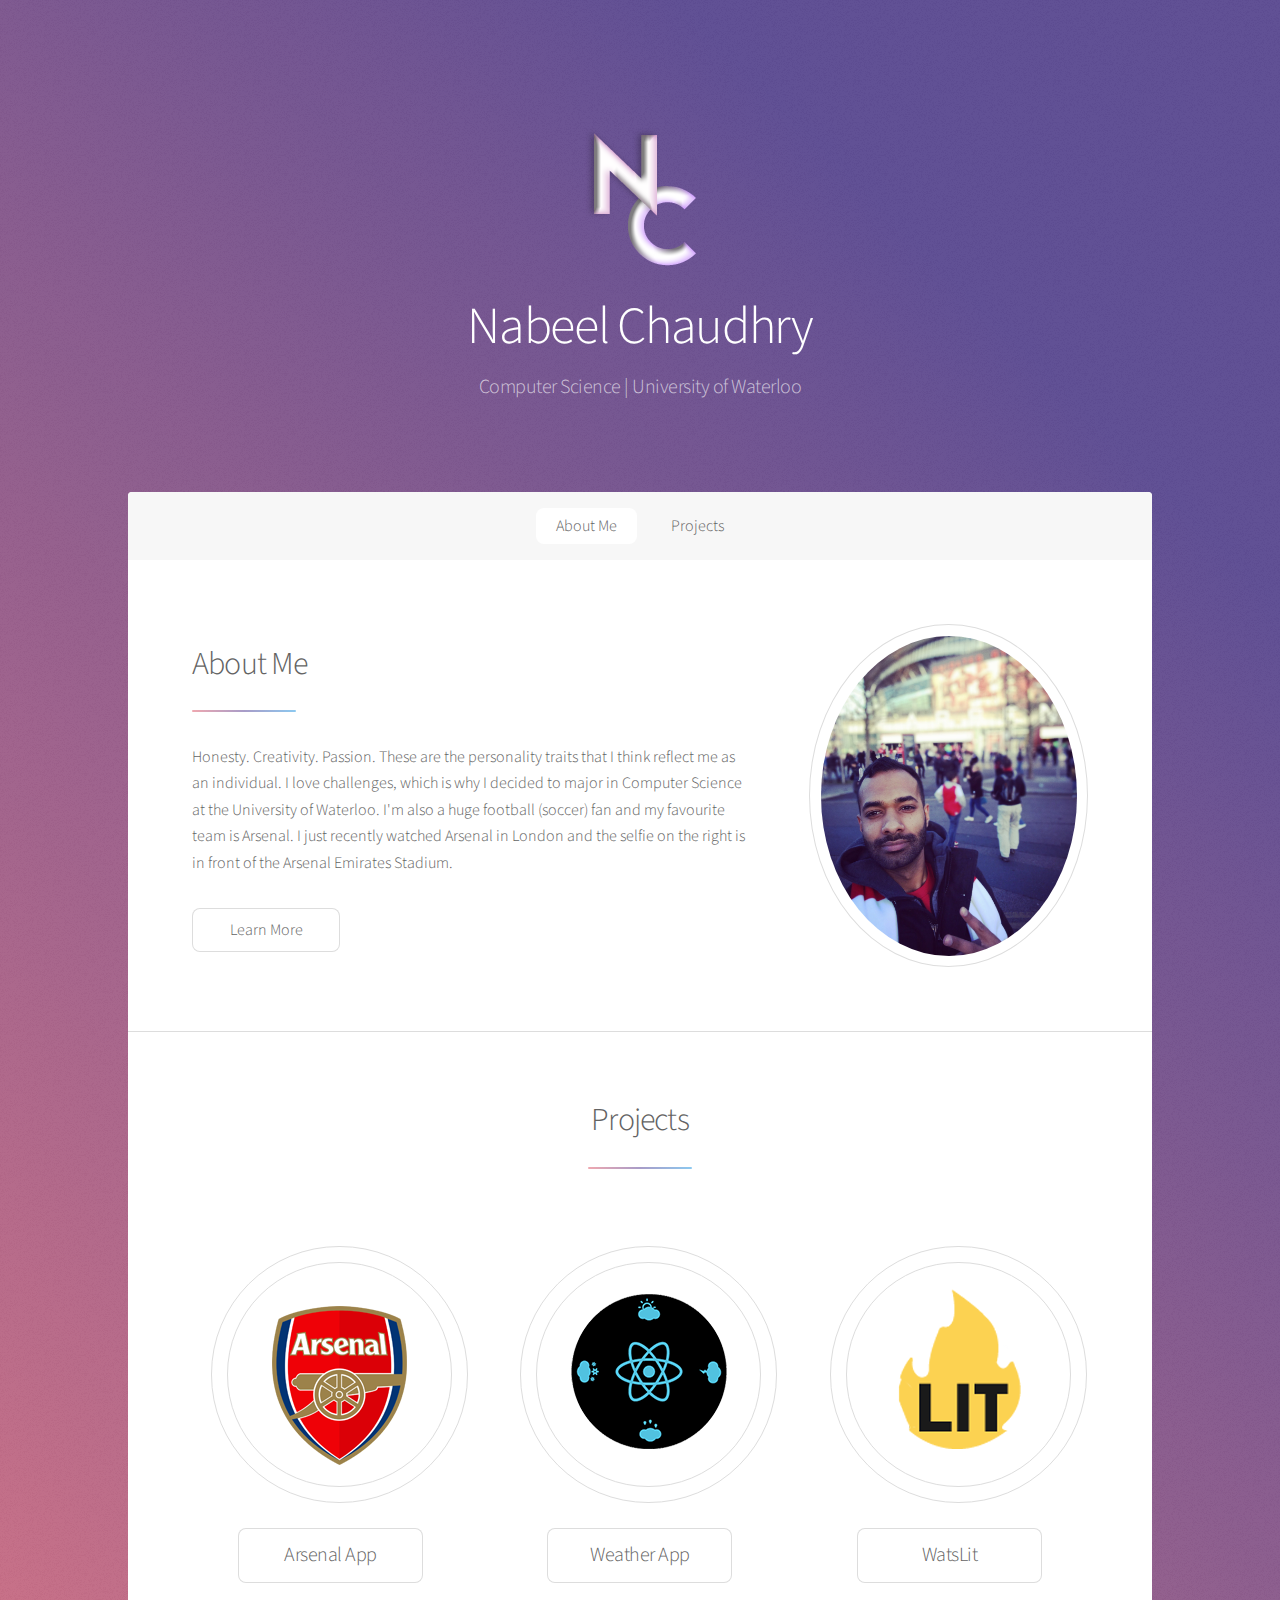
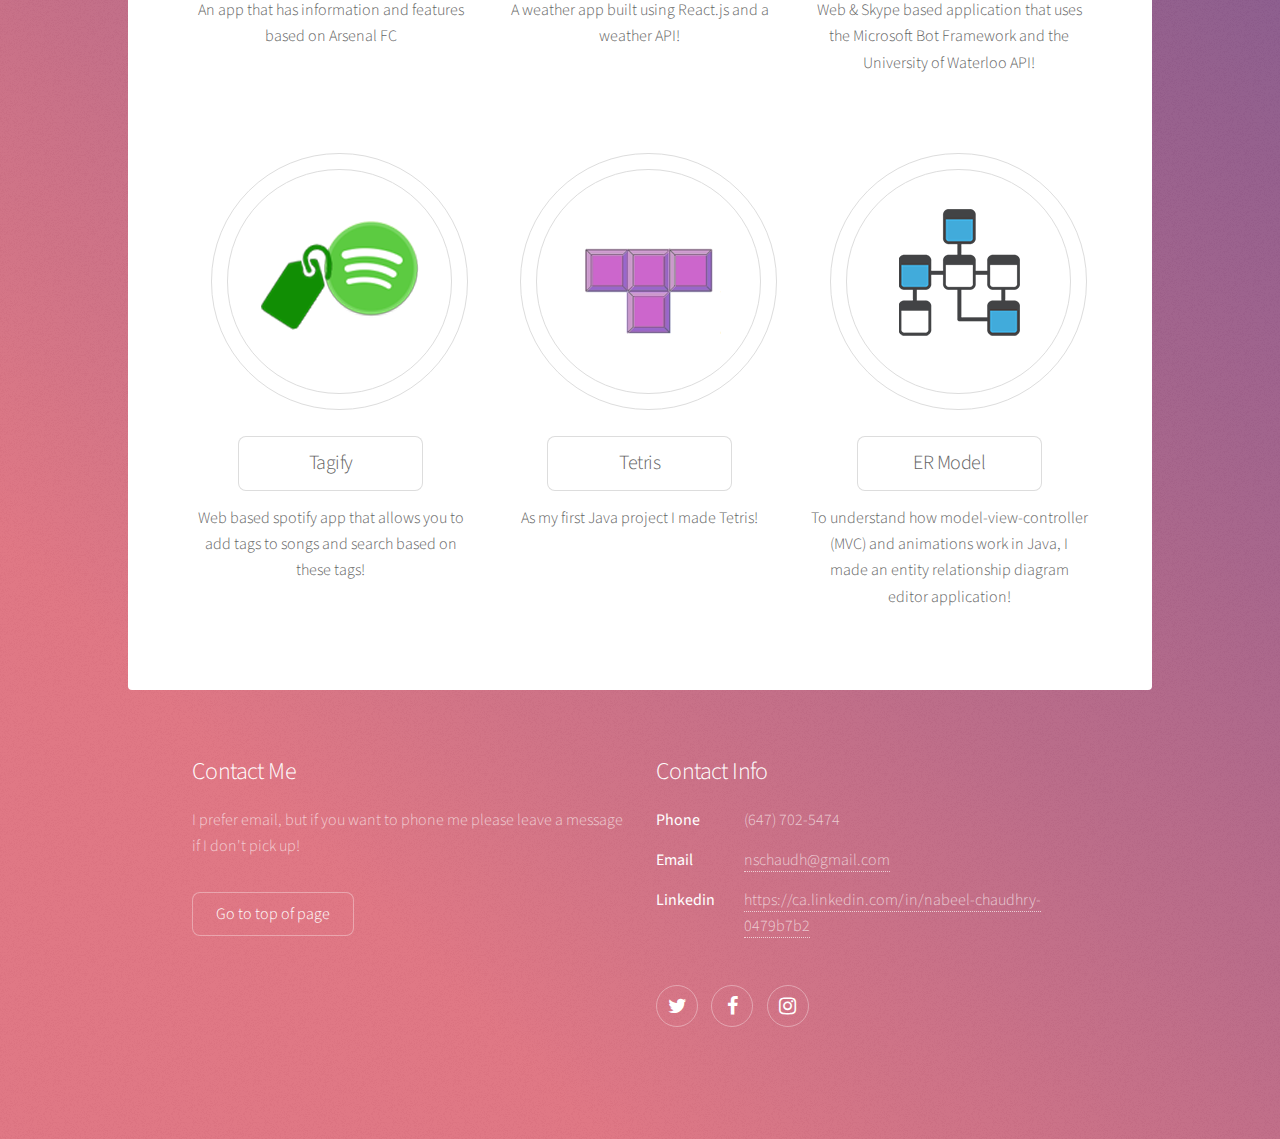
==== commit 70d1823c: "added arsenal wip page:" ====
--- a/index.html
+++ b/index.html
@@ -63,6 +63,16 @@
 								</header>
 								<ul class="features">
 									<li>
+										<a href="arsenal.html" class="lit"> <span class="image">
+											<img src="images/arsenal/arsenal.png" alt="WatsLit logo"
+												 onmouseover="this.src='images/arsenal/arsenal-glow.png';"
+												 onmouseout="this.src='images/arsenal/arsenal.png';"
+											/>
+										</span> </a>
+										<a href="arsenal.html" class="btn-links"> <h3 class="button">Arsenal App</h3> </a>
+										<p>An app that has information and features based on Arsenal FC </p>
+									</li>
+									<li>
 										<a href="weather.html" class="lit"> <span class="image">
 											<img src="images/weather.png" alt="WatsLit logo"
 												 onmouseover="this.src='images/weather-glow.png';"
@@ -73,7 +83,7 @@
 										<p>A weather app built using React.js and a weather API!</p>
 									</li>
 									<li>
-										<a href="weather.html" class="lit"> <span class="image">
+										<a href="lit.html" class="lit"> <span class="image">
 											<img src="images/WatsLit.png" alt="WatsLit logo"
 												 onmouseover="this.src='images/WatsLit-Glow.png';"
 												 onmouseout="this.src='images/WatsLit.png';"
--- a/assets/css/main.css
+++ b/assets/css/main.css
@@ -3892,3 +3892,13 @@
 	width: 100%;
 	height: 100%;
 }
+
+/* ARSENAL */
+.UI {
+	width: 70%;
+	height: 70%;
+}
+
+.red {
+	color: red;
+}